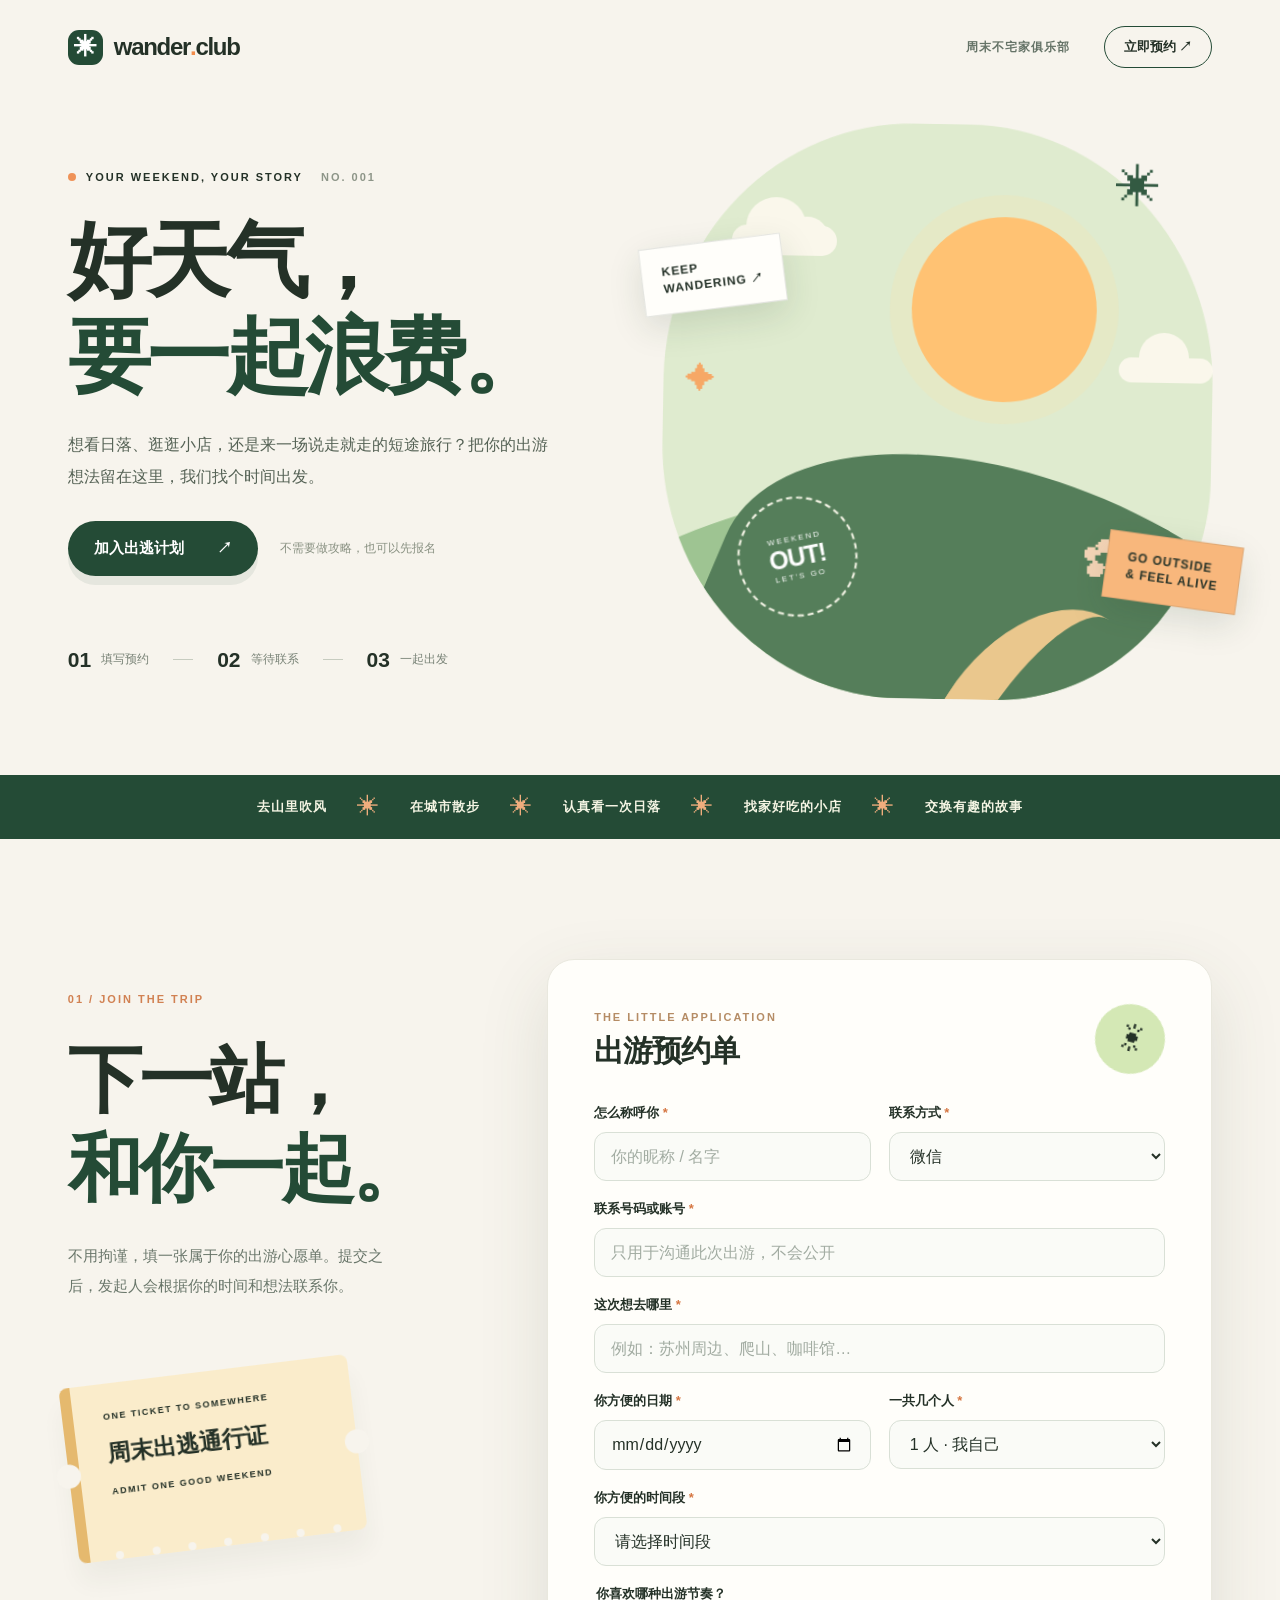
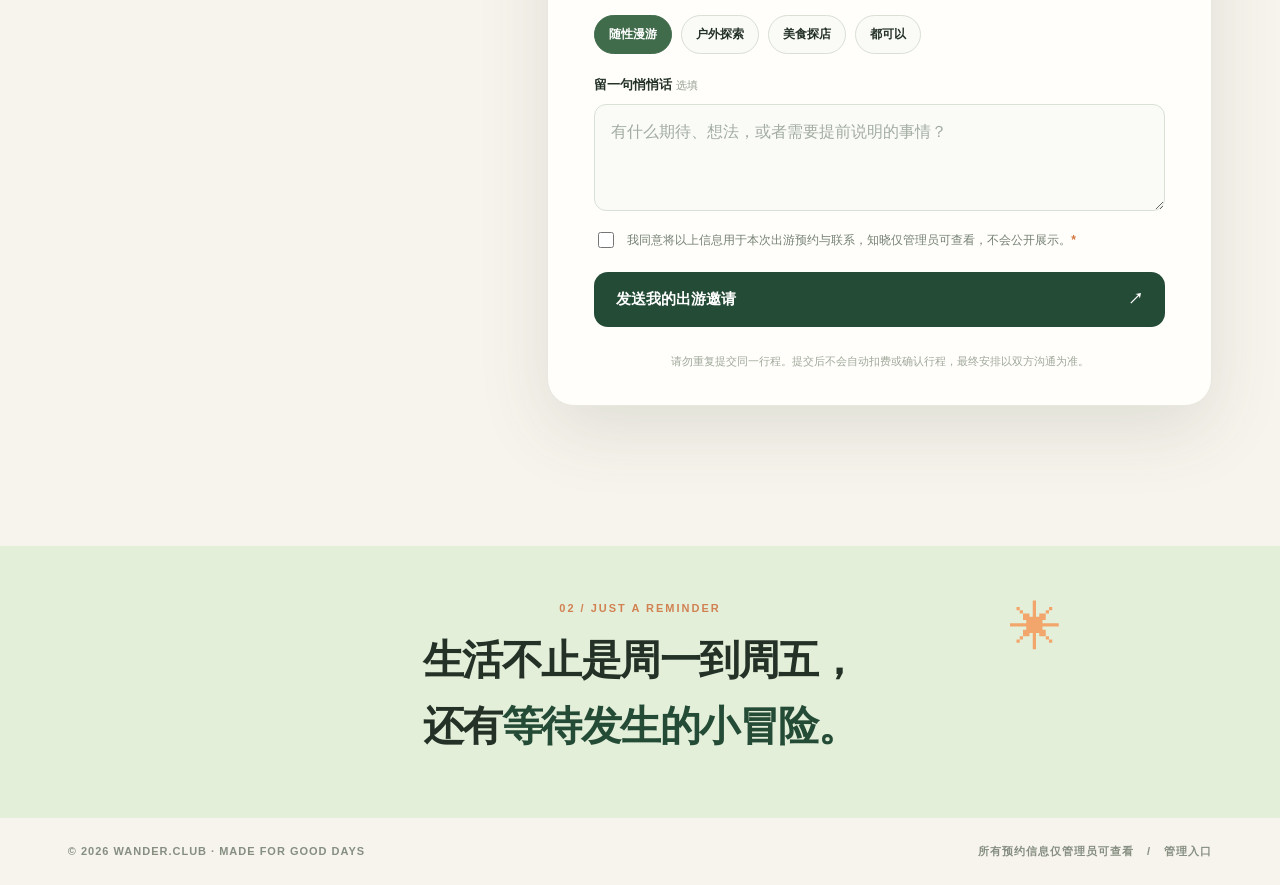
==== index.html @ eb983b2d "Complete persistent booking site, administrator tools and database security" ====
<!doctype html>
<html lang="zh-CN">
<head>
  <meta charset="utf-8">
  <meta name="viewport" content="width=device-width, initial-scale=1">
  <link rel="icon" href="assets/favicon.svg" type="image/svg+xml">
  <meta name="referrer" content="strict-origin-when-cross-origin">
  <meta name="theme-color" content="#f7f4ed">
  <meta name="description" content="周末出逃计划｜一起出去走走，预约一次好天气。">
  <title>周末出逃计划 · 一起出去玩</title>
  <link rel="stylesheet" href="assets/styles.css">
  <script defer src="assets/vendor/supabase-2.119.0.js"></script>
  <script defer src="config.js"></script>
  <script defer src="assets/app.js"></script>
</head>
<body>
  <div class="site-shell">
    <header class="topbar">
      <a href="./" class="wordmark" aria-label="回到首页"><span class="brand-mark">✳</span> wander<span class="wordmark-period">.</span>club</a>
      <nav class="top-nav"><span class="nav-tag">周末不宅家俱乐部</span><a href="#book" class="nav-link">立即预约 <span aria-hidden="true">↗</span></a></nav>
    </header>
    <main>
      <section class="hero" aria-labelledby="hero-title">
        <div class="hero-copy">
          <div class="eyebrow"><span class="live-dot"></span> YOUR WEEKEND, YOUR STORY <span class="eyebrow-num">NO. 001</span></div>
          <h1 id="hero-title">好天气，<br><em>要一起浪费。</em></h1>
          <p class="intro">想看日落、逛逛小店，还是来一场说走就走的短途旅行？把你的出游想法留在这里，我们找个时间出发。</p>
          <div class="hero-actions"><a class="primary-cta" href="#book">加入出逃计划 <span aria-hidden="true">↗</span></a><span class="cta-note">不需要做攻略，也可以先报名</span></div>
          <div class="micro-stats"><div><strong>01</strong><span>填写预约</span></div><i></i><div><strong>02</strong><span>等待联系</span></div><i></i><div><strong>03</strong><span>一起出发</span></div></div>
        </div>
        <div class="hero-art" aria-hidden="true">
          <div class="art-cloud cloud-one"></div><div class="art-cloud cloud-two"></div>
          <div class="art-sun"></div><div class="art-star star-one">✳</div><div class="art-star star-two">✦</div>
          <div class="art-landscape"><div class="hill hill-back"></div><div class="hill hill-front"></div><div class="art-path"></div><div class="tiny-flower">✿</div></div>
          <div class="art-floating note-a">KEEP<br>WANDERING ↗</div>
          <div class="art-floating note-b">GO OUTSIDE<br>& FEEL ALIVE</div>
          <div class="art-stamp"><span>WEEKEND</span><b>OUT!</b><span>LET'S GO</span></div>
        </div>
      </section>
      <section class="vibe-strip" aria-label="出游关键词"><span>去山里吹风</span><b>✳</b><span>在城市散步</span><b>✳</b><span>认真看一次日落</span><b>✳</b><span>找家好吃的小店</span><b>✳</b><span>交换有趣的故事</span></section>
      <section class="booking-section" id="book" aria-labelledby="booking-title">
        <div class="booking-intro"><span class="section-index">01 / JOIN THE TRIP</span><h2 id="booking-title">下一站，<br><em>和你一起。</em></h2><p>不用拘谨，填一张属于你的出游心愿单。提交之后，发起人会根据你的时间和想法联系你。</p><div class="paper-ticket"><span>ONE TICKET TO SOMEWHERE</span><b>周末出逃通行证</b><small>ADMIT ONE GOOD WEEKEND</small><div class="ticket-dots"><span></span><span></span><span></span><span></span><span></span><span></span><span></span></div></div></div>
        <div class="form-card">
          <div class="form-card-top"><div><span class="form-mini">THE LITTLE APPLICATION</span><h3>出游预约单</h3></div><div class="form-emoji">☀</div></div>
          <div id="config-alert" class="notice notice-error" role="status" hidden>站点尚未连接数据库，暂时不能接收预约。请联系站点管理员完成配置。</div>
          <form id="booking-form" novalidate>
            <div class="field-grid">
              <label class="field"><span>怎么称呼你 <b>*</b></span><input required maxlength="32" name="nickname" type="text" placeholder="你的昵称 / 名字" autocomplete="nickname"></label>
              <label class="field"><span>联系方式 <b>*</b></span><select name="contact_method" required><option value="wechat">微信</option><option value="phone">手机号</option><option value="other">其他</option></select></label>
            </div>
            <label class="field"><span>联系号码或账号 <b>*</b></span><input required maxlength="100" name="contact" type="text" placeholder="只用于沟通此次出游，不会公开" autocomplete="off"></label>
            <label class="field"><span>这次想去哪里 <b>*</b></span><input required maxlength="100" name="destination" type="text" placeholder="例如：苏州周边、爬山、咖啡馆…"></label>
            <div class="field-grid">
              <label class="field"><span>你方便的日期 <b>*</b></span><input required name="outing_date" type="date"></label>
              <label class="field"><span>一共几个人 <b>*</b></span><select required name="guest_count"><option value="1">1 人 · 我自己</option><option value="2">2 人</option><option value="3">3 人</option><option value="4">4 人</option><option value="5">5 人</option><option value="6">6 人</option><option value="7">7 人</option><option value="8">8 人</option></select></label>
            </div>
            <label class="field"><span>你方便的时间段 <b>*</b></span><select name="time_slot" required><option value="">请选择时间段</option><option value="morning">上午 · 08:00–12:00</option><option value="afternoon">下午 · 12:00–18:00</option><option value="evening">晚上 · 18:00–22:00</option><option value="all_day">全天都可以</option></select></label>
            <fieldset class="field option-field"><legend>你喜欢哪种出游节奏？</legend><div class="radio-chips"><label><input checked type="radio" name="mood" value="随性漫游"><span>随性漫游</span></label><label><input type="radio" name="mood" value="户外探索"><span>户外探索</span></label><label><input type="radio" name="mood" value="美食探店"><span>美食探店</span></label><label><input type="radio" name="mood" value="都可以"><span>都可以</span></label></div></fieldset>
            <label class="field"><span>留一句悄悄话 <small>选填</small></span><textarea name="message" rows="3" maxlength="500" placeholder="有什么期待、想法，或者需要提前说明的事情？"></textarea></label>
            <div class="hidden-honeypot" aria-hidden="true"><label>请留空 <input type="text" name="website" tabindex="-1" autocomplete="off"></label></div>
            <label class="consent"><input type="checkbox" name="consent" required><span>我同意将以上信息用于本次出游预约与联系，知晓仅管理员可查看，不会公开展示。<b>*</b></span></label>
            <button type="submit" class="submit-btn" id="submit-btn">发送我的出游邀请 <span aria-hidden="true">↗</span></button>
            <p class="form-feedback" role="status" aria-live="polite" id="form-feedback"></p>
            <p class="form-footnote">请勿重复提交同一行程。提交后不会自动扣费或确认行程，最终安排以双方沟通为准。</p>
          </form>
          <div id="success-panel" class="success-panel" hidden><div class="success-icon">✓</div><h3>预约已送达！</h3><p>你的出游心愿已经保存成功，发起人会通过填写的联系方式与你沟通。</p><button class="secondary-btn" id="another-booking" type="button">再填一份 ↗</button></div>
        </div>
      </section>
      <section class="closing"><span class="section-index">02 / JUST A REMINDER</span><p>生活不止是周一到周五，<br>还有<em>等待发生的小冒险。</em></p><span class="closing-sparkle">✳</span></section>
    </main>
    <footer class="footer"><span>© <span id="year"></span> WANDER.CLUB · MADE FOR GOOD DAYS</span><span>所有预约信息仅管理员可查看 <span class="footer-sep">/</span> <a href="admin.html">管理入口</a></span></footer>
  </div>
</body>
</html>
---- assets/styles.css ----
:root{--ink:#243127;--muted:#657367;--bg:#f7f4ed;--paper:#fffef9;--mint:#d4e8b5;--forest:#244b36;--orange:#f8a862;--line:#d7dcd0;--cream:#faeccb;--font:Outfit,DM Sans,-apple-system,BlinkMacSystemFont,"PingFang SC","Microsoft YaHei",sans-serif}
*{box-sizing:border-box}html{scroll-behavior:smooth}body{margin:0;background:var(--bg);color:var(--ink);font-family:var(--font);-webkit-font-smoothing:antialiased}a{color:inherit;text-decoration:none}button,input,textarea,select{font:inherit}button{cursor:pointer}button:disabled{cursor:not-allowed;opacity:.5}.site-shell,.admin-layout{overflow:hidden;min-height:100vh} .topbar,.admin-header{display:flex;align-items:center;justify-content:space-between;max-width:1400px;margin:0 auto;padding:26px 5.3%;position:relative;z-index:2}.wordmark{display:inline-flex;align-items:center;font-family:Outfit,sans-serif;font-weight:800;font-size:24px;letter-spacing:-1.3px}.brand-mark{display:inline-flex;align-items:center;justify-content:center;background:var(--forest);color:#fff;width:35px;height:35px;border-radius:11px;margin-right:11px;font-size:23px}.wordmark-period{color:#f28c4b}.top-nav{display:flex;align-items:center;gap:34px}.nav-tag{font-size:12px;font-weight:700;letter-spacing:1px;color:var(--muted)}.nav-link{padding:11px 19px;border:1.5px solid var(--forest);border-radius:30px;font-weight:700;font-size:13px;transition:.2s}.nav-link:hover,.outline-btn:hover{background:var(--forest);color:#fff}.hero{max-width:1400px;margin:0 auto;padding:30px 5.3% 76px;display:grid;grid-template-columns:52% 48%;min-height:635px;align-items:center;gap:0}.hero-copy{position:relative;z-index:1;padding:30px 0 10px}.eyebrow,.section-index,.form-mini{font-family:Outfit,sans-serif;font-size:11px;font-weight:800;letter-spacing:2px}.eyebrow{display:flex;align-items:center;gap:10px}.live-dot{display:block;width:8px;height:8px;border-radius:50%;background:#ef9258}.eyebrow-num{font-weight:600;color:#8d9588;padding-left:8px}.hero h1{font-weight:800;line-height:1.15;letter-spacing:-4px;font-size:clamp(66px,6.5vw,103px);margin:30px 0 24px}.hero h1 em,.booking-intro h2 em,.closing em,.login-card h1 em{font-weight:800;font-style:normal;color:var(--forest);white-space:nowrap}.intro{font-size:16px;line-height:2;max-width:490px;color:#556255;margin:0 0 28px}.hero-actions{display:flex;align-items:center;gap:22px;flex-wrap:wrap}.primary-cta{display:inline-flex;gap:33px;align-items:center;justify-content:space-between;background:var(--forest);color:white;border-radius:100px;font-size:15px;font-weight:700;padding:18px 26px;box-shadow:0 9px 0 #244b3614;transition:transform .2s}.primary-cta:hover{transform:translateY(-3px)}.cta-note{color:#8a9283;font-size:12px}.micro-stats{display:flex;align-items:center;gap:24px;margin-top:72px}.micro-stats div{display:flex;align-items:center;gap:10px}.micro-stats strong{font-weight:800;font-size:21px}.micro-stats span{font-size:12px;color:#788276}.micro-stats i{width:20px;height:1px;background:#c7ccc0}.hero-art{height:575px;position:relative;isolation:isolate;border-radius:45% 45% 39% 44%;background:#dfebcf;transform:rotate(1deg);overflow:visible}.art-sun{position:absolute;width:185px;height:185px;background:#ffc273;border-radius:50%;top:16%;left:45%;box-shadow:0 0 0 22px #ffdb992e;z-index:-1}.art-cloud{position:absolute;background:#fffaf1;border-radius:100px;opacity:.85}.art-cloud:before,.art-cloud:after{content:"";position:absolute;background:inherit;border-radius:50%}.cloud-one{width:105px;height:30px;top:18%;left:12%}.cloud-one:before{width:60px;height:58px;left:14px;bottom:0}.cloud-one:after{width:42px;height:39px;left:54px;bottom:0}.cloud-two{width:94px;height:25px;top:40%;right:0}.cloud-two:before{height:50px;width:50px;left:20px;bottom:0}.art-landscape{position:absolute;inset:0;border-radius:45% 45% 39% 44%;overflow:hidden;z-index:-1}.hill{position:absolute;width:125%;height:65%;border-radius:52% 55% 0 0;bottom:-31%}.hill-back{left:-30%;background:#9ec492;transform:rotate(-13deg);bottom:-30%}.hill-front{right:-32%;background:#557e5a;transform:rotate(22deg);bottom:-28%}.art-path{position:absolute;width:190px;height:300px;border:solid 0 #eac78d;border-left-width:45px;border-radius:50%;transform:rotate(32deg);left:50%;bottom:-195px}.tiny-flower{font-size:43px;position:absolute;bottom:20%;right:15%;color:#f6d5b7}.art-star{position:absolute;color:#335a42}.star-one{font-size:45px;top:6%;right:10%}.star-two{font-size:30px;top:42%;left:4%;color:#f6a866}.art-floating{position:absolute;box-shadow:0 12px 35px #203f2922;font-family:Outfit,sans-serif;font-size:12px;line-height:1.4;font-weight:800;letter-spacing:1px;padding:16px 20px;border:1px solid #24312720;transform:rotate(-8deg)}.note-a{background:#fffefa;left:-24px;top:21%}.note-b{background:#f8b77c;right:-30px;bottom:17%;transform:rotate(7deg)}.art-stamp{position:absolute;bottom:14%;left:14%;border:2px dashed #f8f7e9;border-radius:100%;height:120px;width:120px;display:flex;align-items:center;justify-content:center;flex-direction:column;color:#fff;transform:rotate(-12deg);font-family:Outfit,sans-serif;letter-spacing:2px}.art-stamp span{font-size:8px}.art-stamp b{font-size:25px;letter-spacing:-1px}.vibe-strip{background:var(--forest);color:#f4f4e3;display:flex;justify-content:center;gap:30px;align-items:center;overflow:hidden;white-space:nowrap;min-height:64px;font-size:13px;font-weight:700;letter-spacing:1px}.vibe-strip b{color:#efad7d;font-size:22px;font-weight:400}.booking-section{max-width:1400px;margin:auto;padding:120px 5.3% 140px;display:grid;grid-template-columns:40% 60%;gap:36px}.booking-intro{padding:30px 40px 0 0}.section-index{color:#d18152}.booking-intro h2{font-size:clamp(48px,5.8vw,80px);font-weight:800;line-height:1.2;letter-spacing:-3px;margin:28px 0}.booking-intro p{color:#69766a;line-height:2;max-width:340px;font-size:15px}.paper-ticket{background:var(--cream);width:290px;margin-top:70px;padding:28px 30px 36px;min-height:176px;border-radius:8px;transform:rotate(-7deg);box-shadow:0 20px 25px #2538240c;position:relative;border-left:11px solid #e5b96e}.paper-ticket:before,.paper-ticket:after{content:"";position:absolute;width:24px;height:24px;background:var(--bg);border-radius:50%;top:50%;margin-top:-12px}.paper-ticket:before{left:-23px}.paper-ticket:after{right:-12px}.paper-ticket span,.paper-ticket small{display:block;font-family:Outfit,sans-serif;font-weight:800;letter-spacing:1.5px;font-size:9px}.paper-ticket b{display:block;font-size:23px;margin:17px 0}.ticket-dots{position:absolute;bottom:0;left:12px;right:12px;display:flex;justify-content:space-around}.ticket-dots span{background:var(--bg);height:8px;width:8px;border-radius:100%}.form-card{background:#fffefa;border:1px solid #e9e8de;box-shadow:0 24px 70px #3a4a3821;border-radius:27px;padding:44px 46px 35px;min-width:0}.form-card-top{display:flex;justify-content:space-between;align-items:center;margin-bottom:30px}.form-mini{color:#b58c65}.form-card-top h3{font-size:30px;letter-spacing:-1px;margin:6px 0 0}.form-emoji{width:70px;height:70px;border-radius:100%;display:flex;align-items:center;justify-content:center;background:var(--mint);font-size:37px;transform:rotate(15deg)}.field-grid{display:grid;grid-template-columns:1fr 1fr;gap:18px}.field{display:flex;flex-direction:column;margin-bottom:19px;gap:10px;min-width:0}.field>span,.field legend{font-size:13px;font-weight:800}.field b,.consent b{color:#d57540}.field small{color:#949d91;font-weight:500}.field input,.field textarea,.field select,.filters input,.filters select{border:1px solid #d9e0d6;background:#fafbf7;padding:14px 16px;border-radius:12px;outline:0;width:100%;color:var(--ink);transition:border-color .2s,box-shadow .2s;min-height:49px}.field textarea{resize:vertical;line-height:1.6}.field input:focus,.field select:focus,.field textarea:focus,.filters input:focus,.filters select:focus{border-color:#82ad83;box-shadow:0 0 0 3px #a3cba235}.field input::placeholder,.field textarea::placeholder{color:#a2aca2}.option-field{border:0;padding:0;margin:0 0 22px}.option-field legend{margin-bottom:12px}.radio-chips{display:flex;gap:9px;flex-wrap:wrap}.radio-chips input{position:absolute;opacity:0;pointer-events:none}.radio-chips span{border-radius:100px;border:1px solid #d9dfd5;background:#fafbf7;display:inline-block;font-size:12px;font-weight:700;padding:10px 14px;cursor:pointer}.radio-chips input:checked+span{color:#fff;background:#416c4c;border-color:#416c4c}.radio-chips input:focus-visible+span{outline:3px solid #ffb973;outline-offset:2px}.consent{display:flex;align-items:flex-start;gap:10px;font-size:12px;color:#758174;line-height:1.7;margin:5px 0 21px;cursor:pointer}.consent input{width:16px;height:16px;accent-color:var(--forest);flex-shrink:0;margin-top:2px}.submit-btn{display:flex;align-items:center;justify-content:space-between;width:100%;border:0;border-radius:14px;background:var(--forest);color:white;padding:18px 22px;font-weight:800;font-size:15px;transition:background .2s}.submit-btn:hover:not(:disabled){background:#376a49}.form-footnote{margin:14px 0 0;text-align:center;color:#a0a89b;font-size:11px;line-height:1.7}.form-feedback{font-size:13px;line-height:1.6;margin:10px 0 0;min-height:1px}.form-feedback.is-error{color:#b34c3d}.form-feedback.is-success{color:#386a48}.notice{padding:14px 16px;border-radius:10px;margin-bottom:17px;font-size:13px;line-height:1.7}.notice-error{color:#9a482b;border:1px solid #e5b4a3;background:#fff0e9}.hidden-honeypot{position:absolute;left:-10000px;opacity:0;width:1px;height:1px;overflow:hidden}.success-panel{text-align:center;padding:65px 10px}.success-icon{display:flex;align-items:center;justify-content:center;width:80px;height:80px;border-radius:50%;margin:auto;background:#dcebd5;color:var(--forest);font-size:40px}.success-panel h3{font-size:32px;margin:22px 0}.success-panel p{line-height:1.8;color:var(--muted);max-width:370px;margin:0 auto 28px}.secondary-btn{border:1px solid var(--forest);background:none;color:var(--forest);padding:12px 20px;border-radius:100px;font-weight:700}.closing{background:#e4efda;min-height:250px;text-align:center;padding:52px 5% 58px;position:relative}.closing p{font-size:clamp(25px,3.2vw,45px);line-height:1.6;font-weight:800;margin:12px 0 0;letter-spacing:-1.5px}.closing-sparkle{position:absolute;font-size:52px;right:17%;top:19%;color:#f2a66b}.footer{max-width:1400px;padding:26px 5.3%;margin:auto;display:flex;justify-content:space-between;align-items:center;gap:15px;color:#858e81;font:700 11px Outfit,sans-serif;letter-spacing:1px}.footer a:hover{text-decoration:underline}.footer-sep{padding:0 9px}.admin-body{background:#f7f4ed}.admin-main{max-width:1300px;margin:0 auto;padding:30px 5% 100px}.admin-header{max-width:1400px}.admin-header-actions{display:flex;align-items:center;gap:15px}.subtle-link{font-size:13px;font-weight:700}.ghost-btn,.outline-btn{border:1px solid var(--forest);color:var(--forest);background:transparent;border-radius:10px;padding:11px 16px;font-weight:700;font-size:13px;transition:.2s}.login-wrap{min-height:66vh;display:flex;align-items:center;justify-content:center}.login-card{background:#fffef9;border:1px solid #e9e8de;border-radius:28px;padding:48px 55px 50px;width:min(100%,500px);box-shadow:0 24px 60px #37483918;position:relative;overflow:hidden}.login-art{position:absolute;right:28px;top:12px;font-size:84px;color:#bedcb2}.login-card h1{font-size:42px;letter-spacing:-2px;line-height:1.3;margin:22px 0 13px}.login-card p{font-size:13px;color:var(--muted);line-height:1.9;margin-bottom:25px}.dashboard-heading{display:flex;align-items:end;justify-content:space-between;margin:26px 0 35px}.dashboard-heading h1{font-size:52px;letter-spacing:-3px;margin:8px 0}.dashboard-heading p{color:var(--muted);font-size:14px;margin:0}.mini-deco{color:#e7ae70}.dashboard-stats{display:grid;grid-template-columns:repeat(4,1fr);gap:16px;margin-bottom:25px}.stat{display:flex;flex-direction:column;background:#fffef9;border:1px solid #e6e9e0;border-radius:18px;padding:25px 27px}.stat span{color:#6d776d;font-size:13px;font-weight:700}.stat strong{font-family:Outfit,sans-serif;font-size:42px;margin:11px 0;font-weight:800}.stat small{font-size:10px;letter-spacing:1.7px;color:#b7c0b2;font-weight:800}.data-card{border-radius:22px;background:#fffefa;border:1px solid #e5e8df;padding:28px;box-shadow:0 16px 50px #3748390c}.data-card-heading{display:flex;justify-content:space-between;align-items:center;gap:15px}.data-card-heading h2{font-size:24px;letter-spacing:-1px;margin:0}.count-bubble{font-size:12px;padding:3px 8px;background:#dfead7;border-radius:20px;vertical-align:middle}.filters{display:flex;gap:12px;margin:24px 0}.filters input{max-width:420px}.filters select{max-width:190px}.table-scroller{overflow-x:auto}.booking-table{width:100%;border-collapse:collapse;min-width:900px;text-align:left}.booking-table th{font-size:12px;color:#687867;padding:15px 12px;border-bottom:1px solid #e2e8df;white-space:nowrap}.booking-table td{font-size:13px;padding:18px 12px;border-bottom:1px solid #eff1eb;vertical-align:top;max-width:260px;overflow-wrap:anywhere}.booking-table td small{display:block;color:#8c9a8d;line-height:1.9;margin-top:5px}.booking-table td strong{font-weight:800}.booking-table td .message{max-width:210px;white-space:pre-wrap}.status-select{padding:9px 11px;border-radius:8px;border:1px solid #d5e1d1;background:#f7fbf5;color:#264532;font-size:12px;font-weight:700;min-width:95px}.empty-state{padding:38px;text-align:center;color:var(--muted);font-size:13px}.dashboard-privacy{font-size:12px;color:#879383;line-height:1.8}.sr-only{position:absolute;width:1px;height:1px;padding:0;margin:-1px;overflow:hidden;clip:rect(0,0,0,0);white-space:nowrap;border:0}[hidden]{display:none!important}
@media(max-width:1040px){.hero{grid-template-columns:55% 45%}.hero-art{height:470px}.hero h1{font-size:clamp(58px,6.5vw,85px)}.booking-section{grid-template-columns:35% 65%;gap:10px}.booking-intro{padding-right:15px}.booking-intro h2{font-size:55px}.form-card{padding:35px}}
@media(max-width:760px){.topbar,.admin-header{padding:20px 6%}.nav-tag{display:none}.wordmark{font-size:21px}.hero{padding:40px 6% 60px;display:flex;flex-direction:column;min-height:0;align-items:stretch}.hero-copy{padding:0}.hero h1{font-size:clamp(55px,13.2vw,83px);letter-spacing:-2.8px}.intro{font-size:14px;line-height:1.95}.micro-stats{margin-top:34px;justify-content:flex-start;gap:13px}.micro-stats div{gap:6px}.micro-stats strong{font-size:18px}.micro-stats span{font-size:11px}.micro-stats i{width:11px}.hero-art{height:380px;width:min(90%,420px);align-self:center;margin:55px 0 0}.note-a{left:-20px}.note-b{right:-22px}.vibe-strip{justify-content:flex-start;padding:0 20px;gap:23px}.booking-section{display:flex;flex-direction:column;padding:72px 6% 90px;gap:40px}.booking-intro{padding:0}.booking-intro h2{font-size:56px}.booking-intro p{max-width:580px}.paper-ticket{display:none}.form-card{padding:28px 20px;border-radius:20px}.form-card-top h3{font-size:26px}.form-emoji{width:60px;height:60px}.footer{flex-direction:column;align-items:flex-start;line-height:1.7;padding:27px 6%}.closing-sparkle{right:5%;top:12%}.admin-main{padding:20px 5% 75px}.dashboard-stats{grid-template-columns:repeat(2,1fr)}.stat{padding:18px}.dashboard-heading h1{font-size:39px}.login-card{padding:35px 27px}.filters{flex-direction:column}.filters input,.filters select{max-width:none}}
@media(max-width:440px){.field-grid{grid-template-columns:1fr;gap:0}.top-nav{gap:0}.nav-link{font-size:11px;padding:10px 13px}.hero h1{font-size:53px}.hero-art{height:320px}.hero-actions{gap:12px}.cta-note{font-size:11px}.booking-intro h2{font-size:47px}.closing p{letter-spacing:-1px}.form-card-top{margin-bottom:23px}.dashboard-heading{align-items:start;gap:13px}.dashboard-heading .outline-btn{white-space:nowrap}.stat strong{font-size:34px}.data-card{padding:18px}.data-card-heading h2{font-size:20px}}
@media(prefers-reduced-motion:reduce){html{scroll-behavior:auto}*{transition:none!important}}

/* Responsive refinements to the original mint-and-cream design. */
.hero-copy{animation:arrive .6s ease both}.hero-art{animation:arrive .85s ease both}
@keyframes arrive{from{opacity:0;translate:0 12px}to{opacity:1;translate:0 0}}
:focus-visible{outline:3px solid #d18152;outline-offset:4px}
input,select,textarea{font-size:16px}.filters{flex-wrap:wrap;align-items:end}.filters>input{flex:1;min-width:190px}.filters>select{flex:0 1 150px}
.date-filter{font-size:12px;font-weight:700;display:flex;flex-direction:column;gap:6px}.date-filter input{min-width:155px}.filters .ghost-btn{min-height:49px}
.field [aria-invalid=true]{border-color:#b34c3d}.table-scroller{overscroll-behavior-x:contain}.booking-table td{line-height:1.7}
@media(min-width:761px){.booking-section{grid-template-columns:minmax(0,2fr) minmax(0,3fr)}}
@media(max-width:760px){.filters>input,.filters>select,.date-filter,.filters>.ghost-btn{width:100%;max-width:none;flex:auto}.admin-header-actions{gap:8px}.subtle-link{font-size:12px}}
@media(prefers-reduced-motion:reduce){*{animation:none!important}}

.password-settings{margin-top:26px;background:#fffefa;border:1px solid var(--line);border-radius:16px;padding:20px}.password-settings summary{cursor:pointer;font-size:14px;font-weight:700}.password-settings form{max-width:480px;margin-top:20px}
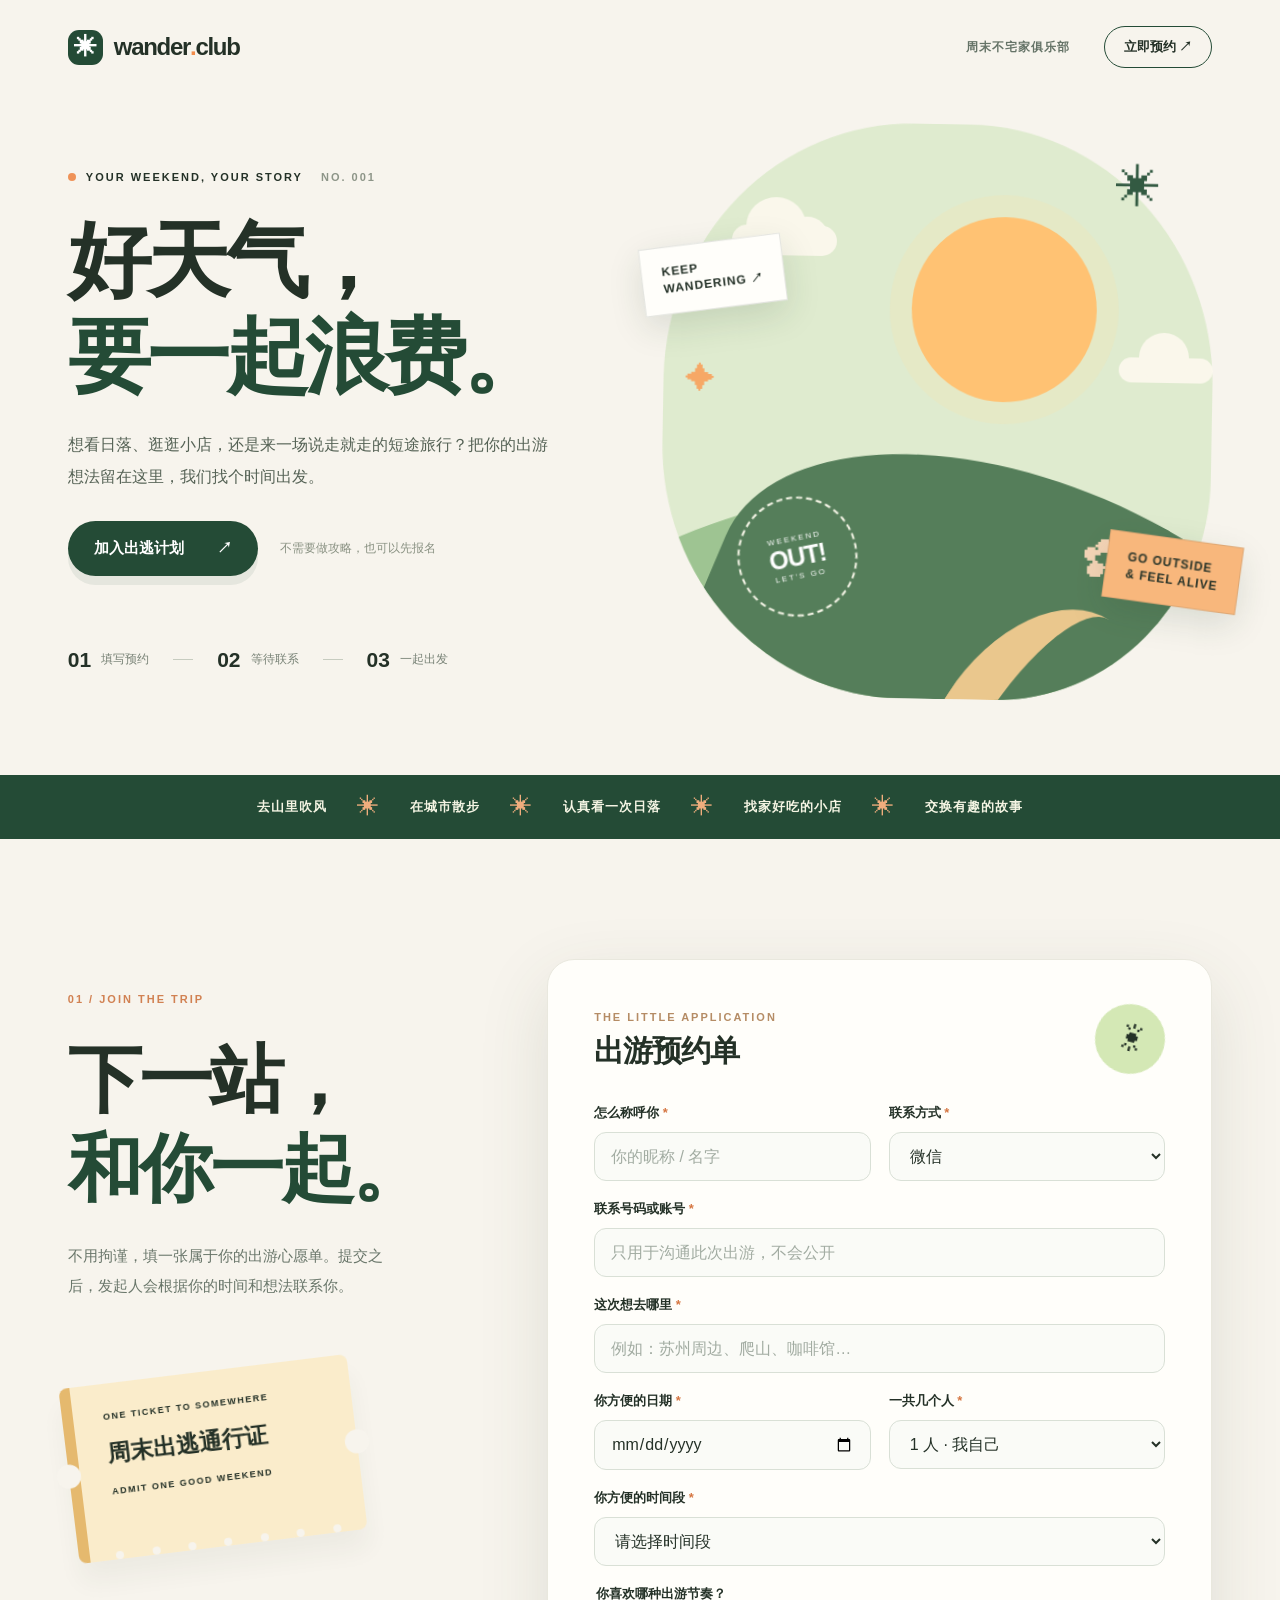
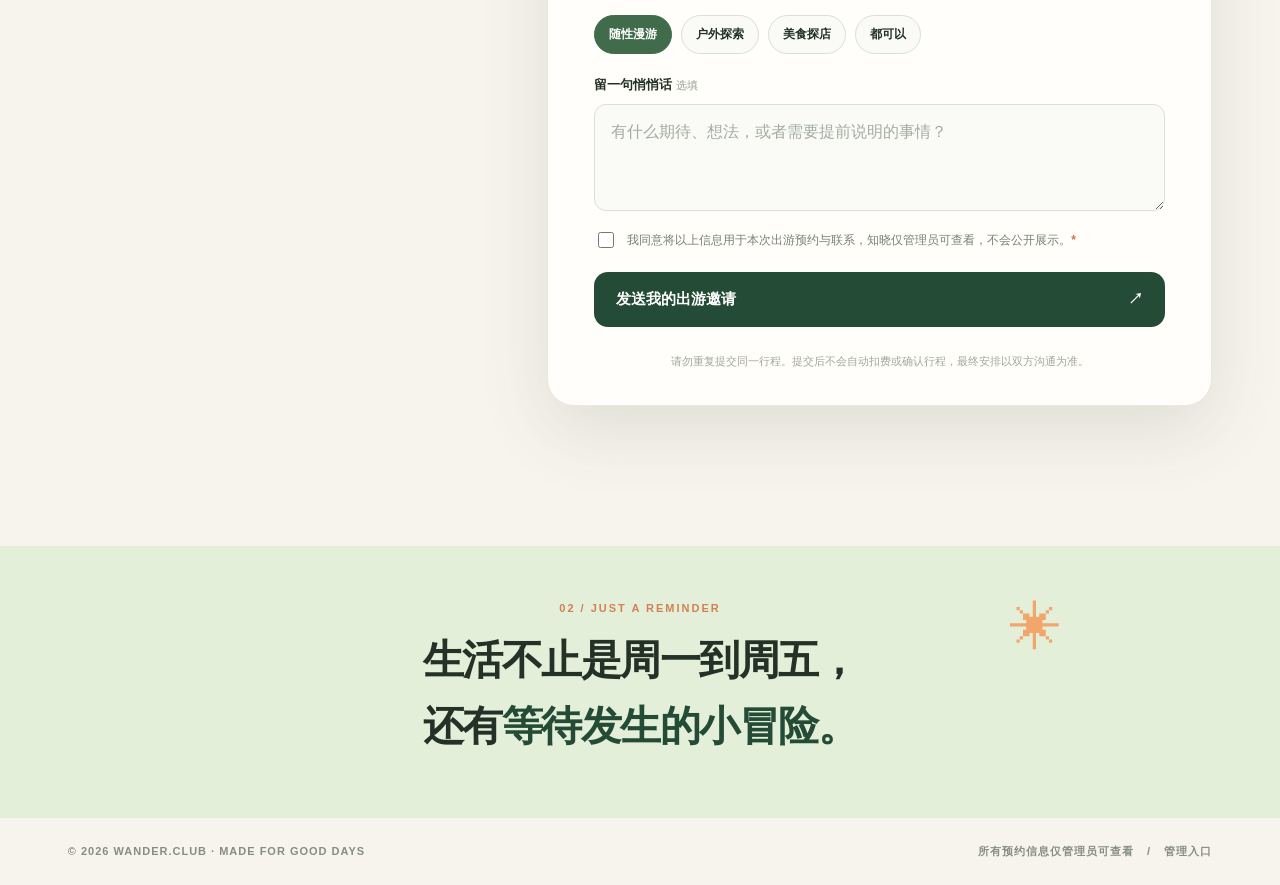
==== commit 60262ee4: "Version local assets to avoid stale Pages and browser caches" ====
--- a/index.html
+++ b/index.html
@@ -3,15 +3,15 @@
 <head>
   <meta charset="utf-8">
   <meta name="viewport" content="width=device-width, initial-scale=1">
-  <link rel="icon" href="assets/favicon.svg" type="image/svg+xml">
+  <link rel="icon" href="assets/favicon.svg?v=4e922aed1897" type="image/svg+xml">
   <meta name="referrer" content="strict-origin-when-cross-origin">
   <meta name="theme-color" content="#f7f4ed">
   <meta name="description" content="周末出逃计划｜一起出去走走，预约一次好天气。">
   <title>周末出逃计划 · 一起出去玩</title>
-  <link rel="stylesheet" href="assets/styles.css">
-  <script defer src="assets/vendor/supabase-2.119.0.js"></script>
-  <script defer src="config.js"></script>
-  <script defer src="assets/app.js"></script>
+  <link rel="stylesheet" href="assets/styles.css?v=2afb47aa183e">
+  <script defer src="assets/vendor/supabase-2.119.0.js?v=a867edbcfb02"></script>
+  <script defer src="config.js?v=60e2ff3f76e2"></script>
+  <script defer src="assets/app.js?v=fe5d6656158b"></script>
 </head>
 <body>
   <div class="site-shell">
--- a/assets/styles.css
+++ b/assets/styles.css
@@ -17,3 +17,5 @@
 @media(prefers-reduced-motion:reduce){*{animation:none!important}}
 
 .password-settings{margin-top:26px;background:#fffefa;border:1px solid var(--line);border-radius:16px;padding:20px}.password-settings summary{cursor:pointer;font-size:14px;font-weight:700}.password-settings form{max-width:480px;margin-top:20px}
+/* Keep visually hidden radios inside their labels instead of spanning the viewport. */
+.radio-chips label{position:relative}.radio-chips input{width:1px;height:1px;min-height:0;min-width:0;margin:0;padding:0;left:0;top:0;clip-path:inset(50%);overflow:hidden}
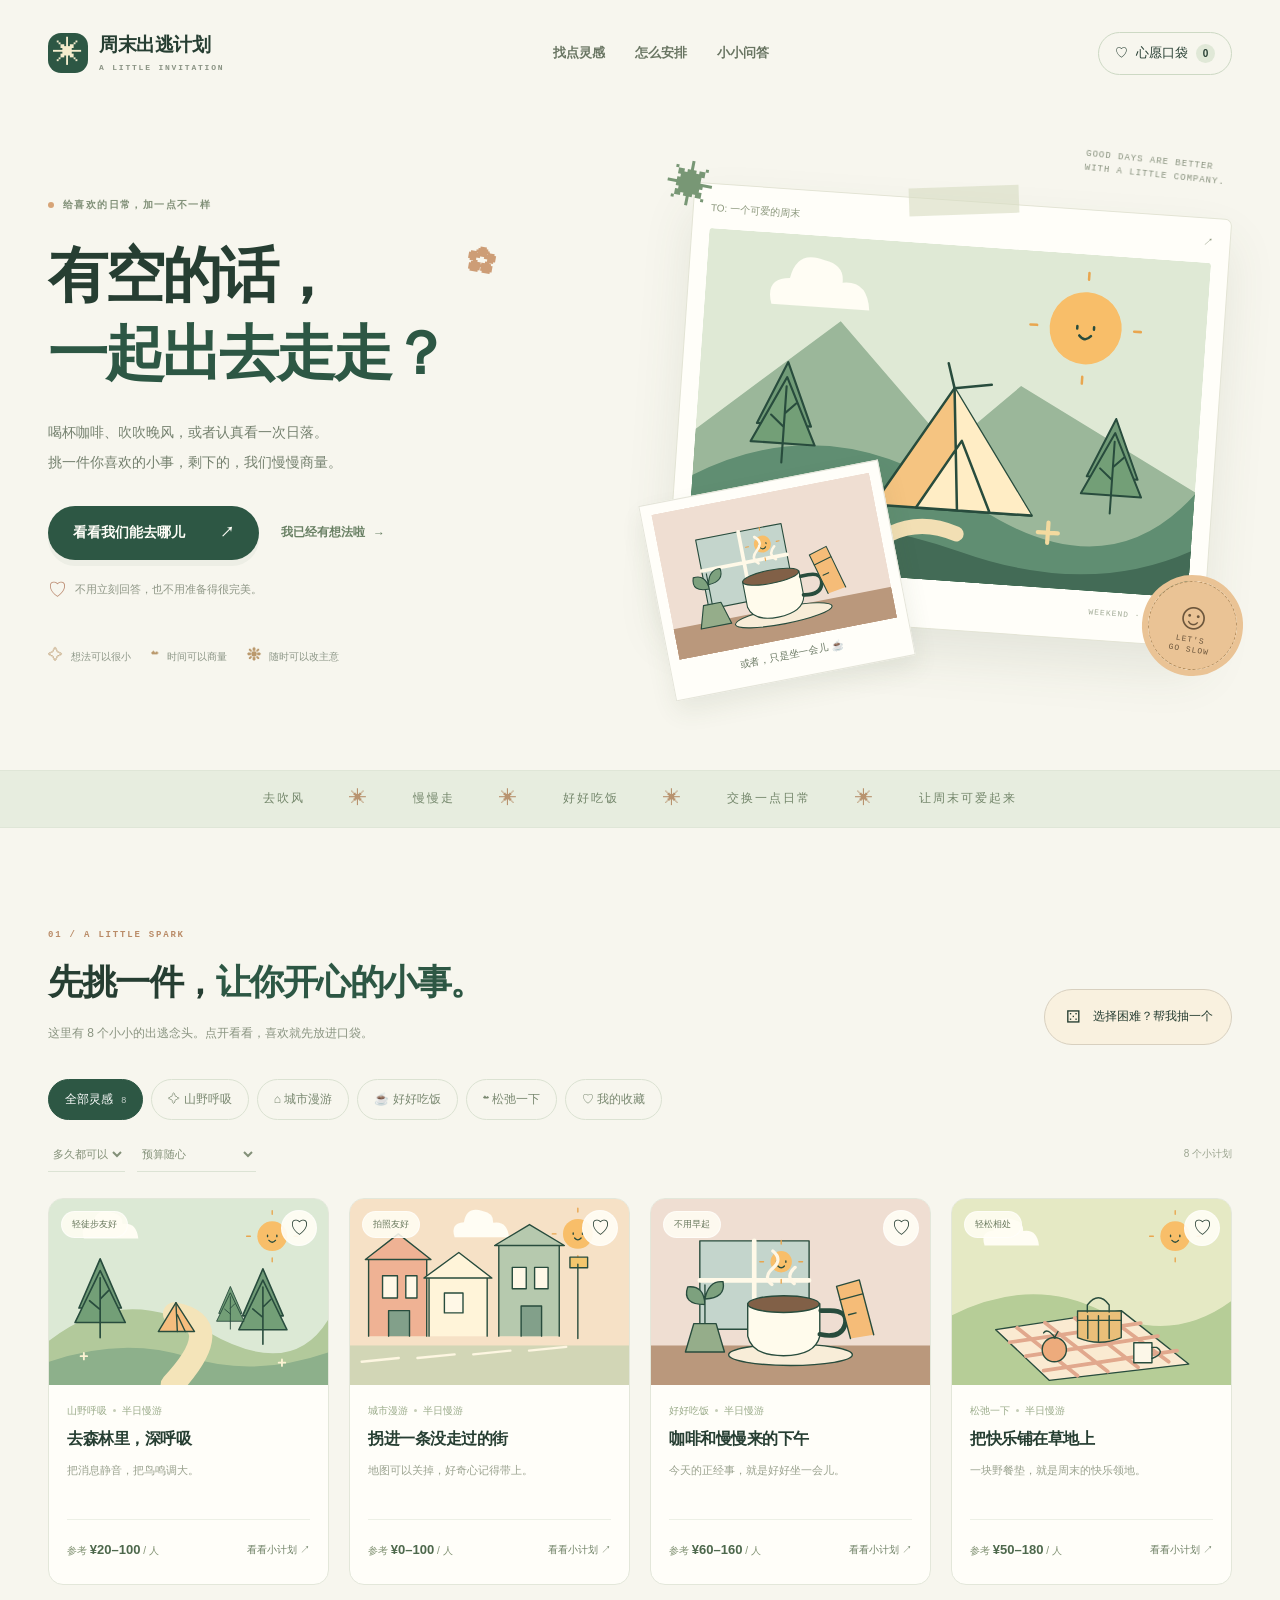
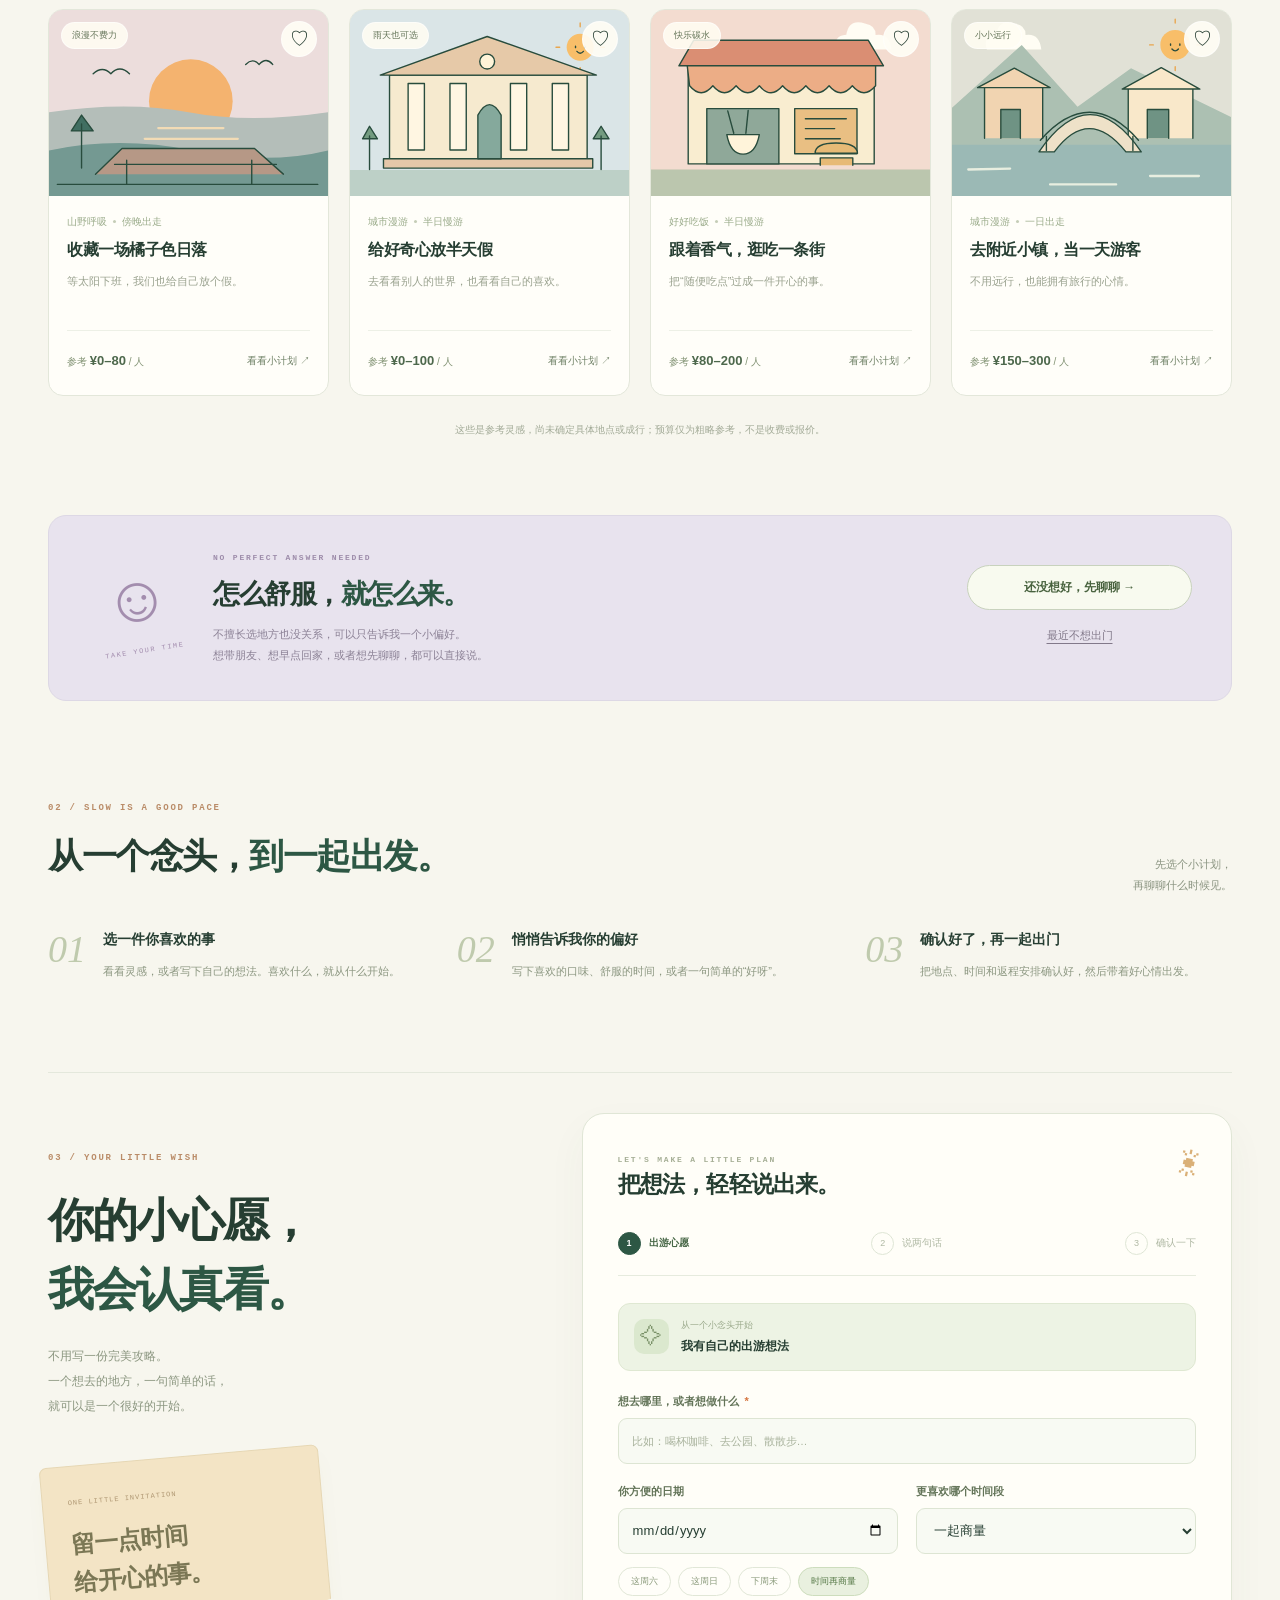
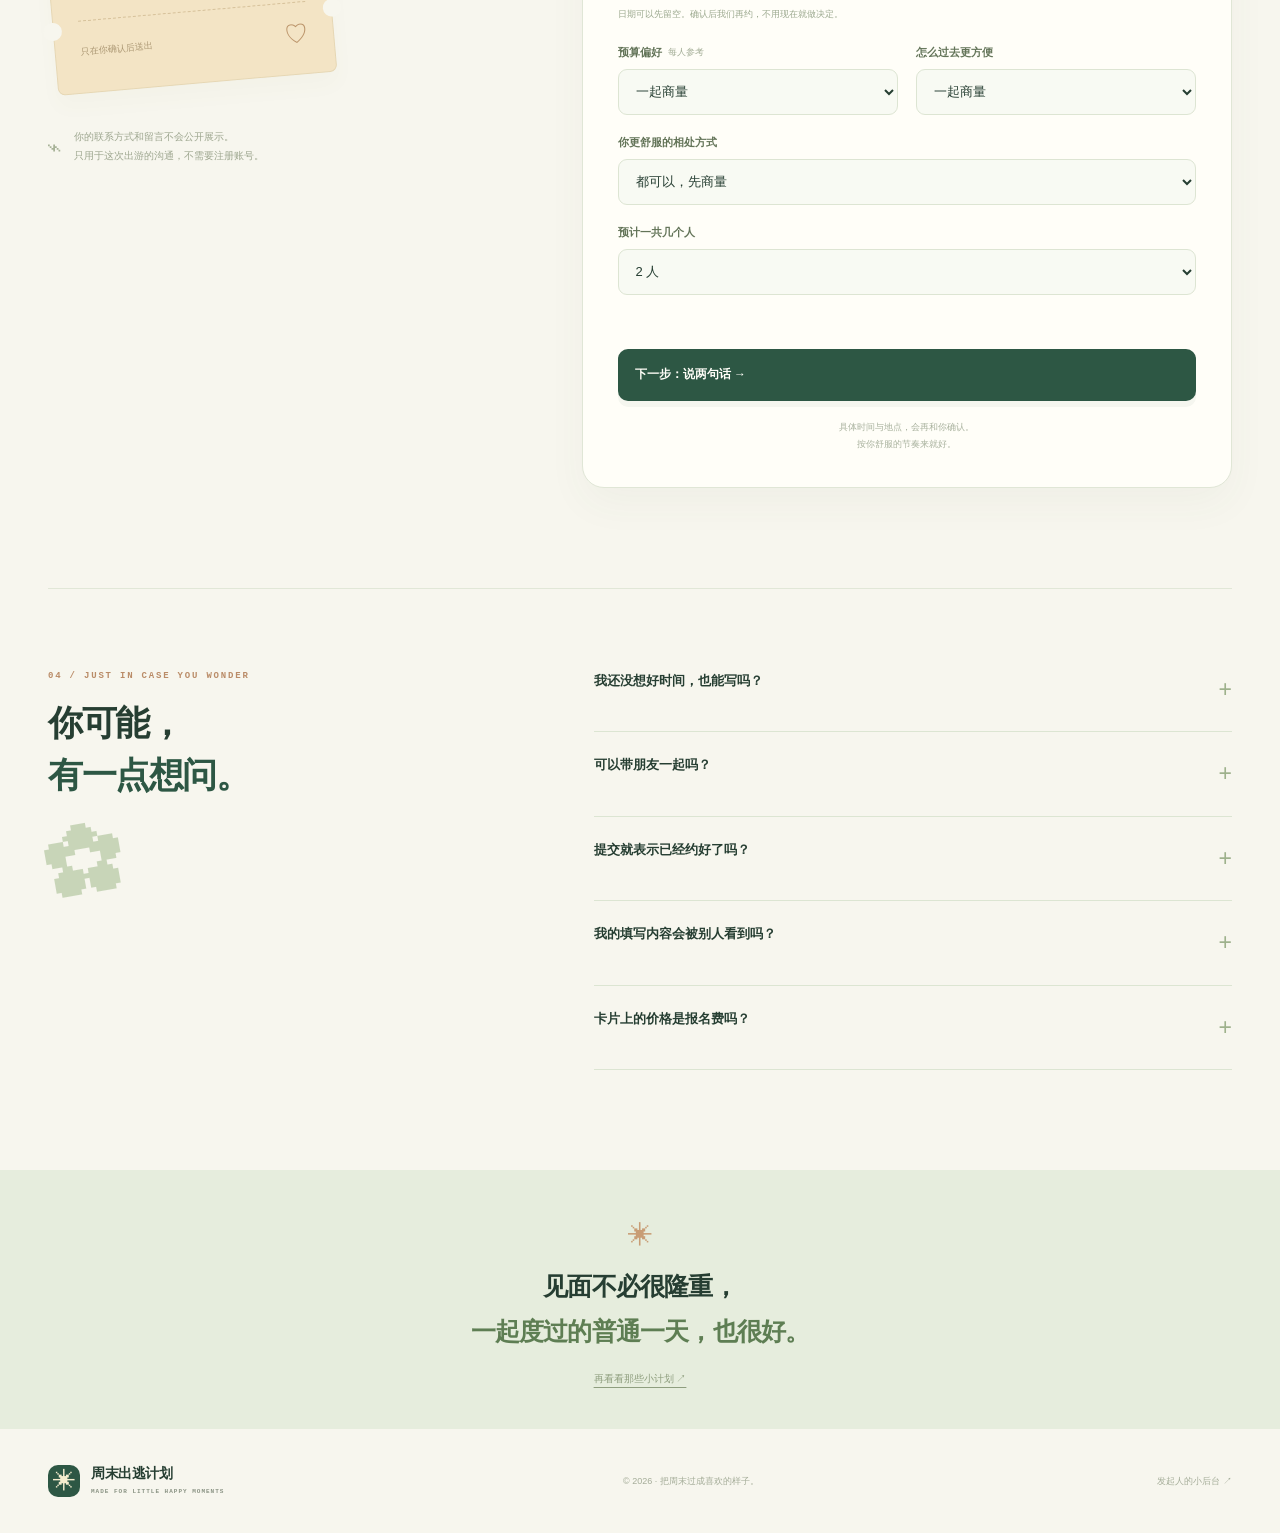
==== commit 4738db80: "Build a warm private invitation experience with trip inspiration and explicit preferences" ====
--- a/index.html
+++ b/index.html
@@ -1,74 +1,48 @@
 <!doctype html>
 <html lang="zh-CN">
 <head>
-  <meta charset="utf-8">
-  <meta name="viewport" content="width=device-width, initial-scale=1">
+  <meta charset="utf-8"><meta name="viewport" content="width=device-width, initial-scale=1">
+  <meta name="theme-color" content="#f7f6ee"><meta name="referrer" content="strict-origin-when-cross-origin">
+  <meta name="description" content="一个小小的周末邀请。咖啡、散步、看日落，挑一件喜欢的小事，其他的我们慢慢商量。">
+  <title>周末出逃计划 · 有空的话，一起出去走走？</title>
   <link rel="icon" href="assets/favicon.svg?v=4e922aed1897" type="image/svg+xml">
-  <meta name="referrer" content="strict-origin-when-cross-origin">
-  <meta name="theme-color" content="#f7f4ed">
-  <meta name="description" content="周末出逃计划｜一起出去走走，预约一次好天气。">
-  <title>周末出逃计划 · 一起出去玩</title>
-  <link rel="stylesheet" href="assets/styles.css?v=2afb47aa183e">
-  <script defer src="assets/vendor/supabase-2.119.0.js?v=a867edbcfb02"></script>
-  <script defer src="config.js?v=60e2ff3f76e2"></script>
-  <script defer src="assets/app.js?v=fe5d6656158b"></script>
+  <link rel="stylesheet" href="assets/styles.css?v=2afb47aa183e"><link rel="stylesheet" href="assets/club.css?v=84e7819d3c2a">
+  <script defer src="assets/vendor/supabase-2.119.0.js?v=a867edbcfb02"></script><script defer src="config.js?v=60e2ff3f76e2"></script>
+  <script defer src="assets/catalog.js?v=cb531a552da4"></script><script defer src="assets/app.js?v=49e39c2d7688"></script>
 </head>
-<body>
-  <div class="site-shell">
-    <header class="topbar">
-      <a href="./" class="wordmark" aria-label="回到首页"><span class="brand-mark">✳</span> wander<span class="wordmark-period">.</span>club</a>
-      <nav class="top-nav"><span class="nav-tag">周末不宅家俱乐部</span><a href="#book" class="nav-link">立即预约 <span aria-hidden="true">↗</span></a></nav>
-    </header>
-    <main>
-      <section class="hero" aria-labelledby="hero-title">
-        <div class="hero-copy">
-          <div class="eyebrow"><span class="live-dot"></span> YOUR WEEKEND, YOUR STORY <span class="eyebrow-num">NO. 001</span></div>
-          <h1 id="hero-title">好天气，<br><em>要一起浪费。</em></h1>
-          <p class="intro">想看日落、逛逛小店，还是来一场说走就走的短途旅行？把你的出游想法留在这里，我们找个时间出发。</p>
-          <div class="hero-actions"><a class="primary-cta" href="#book">加入出逃计划 <span aria-hidden="true">↗</span></a><span class="cta-note">不需要做攻略，也可以先报名</span></div>
-          <div class="micro-stats"><div><strong>01</strong><span>填写预约</span></div><i></i><div><strong>02</strong><span>等待联系</span></div><i></i><div><strong>03</strong><span>一起出发</span></div></div>
-        </div>
-        <div class="hero-art" aria-hidden="true">
-          <div class="art-cloud cloud-one"></div><div class="art-cloud cloud-two"></div>
-          <div class="art-sun"></div><div class="art-star star-one">✳</div><div class="art-star star-two">✦</div>
-          <div class="art-landscape"><div class="hill hill-back"></div><div class="hill hill-front"></div><div class="art-path"></div><div class="tiny-flower">✿</div></div>
-          <div class="art-floating note-a">KEEP<br>WANDERING ↗</div>
-          <div class="art-floating note-b">GO OUTSIDE<br>& FEEL ALIVE</div>
-          <div class="art-stamp"><span>WEEKEND</span><b>OUT!</b><span>LET'S GO</span></div>
-        </div>
-      </section>
-      <section class="vibe-strip" aria-label="出游关键词"><span>去山里吹风</span><b>✳</b><span>在城市散步</span><b>✳</b><span>认真看一次日落</span><b>✳</b><span>找家好吃的小店</span><b>✳</b><span>交换有趣的故事</span></section>
-      <section class="booking-section" id="book" aria-labelledby="booking-title">
-        <div class="booking-intro"><span class="section-index">01 / JOIN THE TRIP</span><h2 id="booking-title">下一站，<br><em>和你一起。</em></h2><p>不用拘谨，填一张属于你的出游心愿单。提交之后，发起人会根据你的时间和想法联系你。</p><div class="paper-ticket"><span>ONE TICKET TO SOMEWHERE</span><b>周末出逃通行证</b><small>ADMIT ONE GOOD WEEKEND</small><div class="ticket-dots"><span></span><span></span><span></span><span></span><span></span><span></span><span></span></div></div></div>
-        <div class="form-card">
-          <div class="form-card-top"><div><span class="form-mini">THE LITTLE APPLICATION</span><h3>出游预约单</h3></div><div class="form-emoji">☀</div></div>
-          <div id="config-alert" class="notice notice-error" role="status" hidden>站点尚未连接数据库，暂时不能接收预约。请联系站点管理员完成配置。</div>
-          <form id="booking-form" novalidate>
-            <div class="field-grid">
-              <label class="field"><span>怎么称呼你 <b>*</b></span><input required maxlength="32" name="nickname" type="text" placeholder="你的昵称 / 名字" autocomplete="nickname"></label>
-              <label class="field"><span>联系方式 <b>*</b></span><select name="contact_method" required><option value="wechat">微信</option><option value="phone">手机号</option><option value="other">其他</option></select></label>
-            </div>
-            <label class="field"><span>联系号码或账号 <b>*</b></span><input required maxlength="100" name="contact" type="text" placeholder="只用于沟通此次出游，不会公开" autocomplete="off"></label>
-            <label class="field"><span>这次想去哪里 <b>*</b></span><input required maxlength="100" name="destination" type="text" placeholder="例如：苏州周边、爬山、咖啡馆…"></label>
-            <div class="field-grid">
-              <label class="field"><span>你方便的日期 <b>*</b></span><input required name="outing_date" type="date"></label>
-              <label class="field"><span>一共几个人 <b>*</b></span><select required name="guest_count"><option value="1">1 人 · 我自己</option><option value="2">2 人</option><option value="3">3 人</option><option value="4">4 人</option><option value="5">5 人</option><option value="6">6 人</option><option value="7">7 人</option><option value="8">8 人</option></select></label>
-            </div>
-            <label class="field"><span>你方便的时间段 <b>*</b></span><select name="time_slot" required><option value="">请选择时间段</option><option value="morning">上午 · 08:00–12:00</option><option value="afternoon">下午 · 12:00–18:00</option><option value="evening">晚上 · 18:00–22:00</option><option value="all_day">全天都可以</option></select></label>
-            <fieldset class="field option-field"><legend>你喜欢哪种出游节奏？</legend><div class="radio-chips"><label><input checked type="radio" name="mood" value="随性漫游"><span>随性漫游</span></label><label><input type="radio" name="mood" value="户外探索"><span>户外探索</span></label><label><input type="radio" name="mood" value="美食探店"><span>美食探店</span></label><label><input type="radio" name="mood" value="都可以"><span>都可以</span></label></div></fieldset>
-            <label class="field"><span>留一句悄悄话 <small>选填</small></span><textarea name="message" rows="3" maxlength="500" placeholder="有什么期待、想法，或者需要提前说明的事情？"></textarea></label>
-            <div class="hidden-honeypot" aria-hidden="true"><label>请留空 <input type="text" name="website" tabindex="-1" autocomplete="off"></label></div>
-            <label class="consent"><input type="checkbox" name="consent" required><span>我同意将以上信息用于本次出游预约与联系，知晓仅管理员可查看，不会公开展示。<b>*</b></span></label>
-            <button type="submit" class="submit-btn" id="submit-btn">发送我的出游邀请 <span aria-hidden="true">↗</span></button>
-            <p class="form-feedback" role="status" aria-live="polite" id="form-feedback"></p>
-            <p class="form-footnote">请勿重复提交同一行程。提交后不会自动扣费或确认行程，最终安排以双方沟通为准。</p>
-          </form>
-          <div id="success-panel" class="success-panel" hidden><div class="success-icon">✓</div><h3>预约已送达！</h3><p>你的出游心愿已经保存成功，发起人会通过填写的联系方式与你沟通。</p><button class="secondary-btn" id="another-booking" type="button">再填一份 ↗</button></div>
-        </div>
-      </section>
-      <section class="closing"><span class="section-index">02 / JUST A REMINDER</span><p>生活不止是周一到周五，<br>还有<em>等待发生的小冒险。</em></p><span class="closing-sparkle">✳</span></section>
-    </main>
-    <footer class="footer"><span>© <span id="year"></span> WANDER.CLUB · MADE FOR GOOD DAYS</span><span>所有预约信息仅管理员可查看 <span class="footer-sep">/</span> <a href="admin.html">管理入口</a></span></footer>
-  </div>
-</body>
-</html>
+<body class="club-page">
+<a class="skip-link" href="#inspiration">跳到出游灵感</a>
+<div class="site-shell">
+  <header class="club-header"><a href="./" class="club-brand" aria-label="周末出逃计划首页"><span class="sun-logo" aria-hidden="true">✳</span><span>周末出逃计划<small>A LITTLE INVITATION</small></span></a><nav aria-label="主要导航"><a href="#inspiration">找点灵感</a><a href="#how">怎么安排</a><a href="#faq">小小问答</a></nav><button class="saved-nav" type="button" id="show-saved" aria-label="查看收藏的灵感">♡ <span>心愿口袋</span><b id="saved-count">0</b></button></header>
+  <main>
+    <section class="invite-hero" aria-labelledby="hero-title">
+      <div class="invite-copy"><p id="personal-greeting" class="personal-greeting" hidden></p><p class="eyebrow"><span class="live-dot"></span> 给喜欢的日常，加一点不一样</p><h1 id="hero-title">有空的话，<br><em>一起出去走走？</em><span class="title-flower" aria-hidden="true">✿</span></h1><p class="hero-description" id="invitation-message">喝杯咖啡、吹吹晚风，或者认真看一次日落。<br class="desktop-break">挑一件你喜欢的小事，剩下的，我们慢慢商量。</p><div class="invite-actions"><a class="pill-button" href="#inspiration">看看我们能去哪儿 <span aria-hidden="true">↗</span></a><a class="text-button" href="#book">我已经有想法啦 <span aria-hidden="true">→</span></a></div><button type="button" id="personal-suggestion" class="personal-suggestion" hidden></button><div class="gentle-note"><span aria-hidden="true">♡</span> 不用立刻回答，也不用准备得很完美。</div><div class="hero-micro"><span><i aria-hidden="true">✧</i> 想法可以很小</span><span><i aria-hidden="true">☁</i> 时间可以商量</span><span><i aria-hidden="true">❋</i> 随时可以改主意</span></div></div>
+      <div class="postcard-scene"><span class="floating-label label-top">GOOD DAYS ARE BETTER<br>WITH A LITTLE COMPANY.</span><div class="hero-postcard"><div class="postcard-top"><span>TO: 一个可爱的周末</span><span aria-hidden="true">↗</span></div><img src="assets/illustrations/weekend.svg?v=787032b8e5f0" alt="微笑的太阳照着森林和帐篷，一张等待出发的周末明信片" width="600" height="400" fetchpriority="high"><div class="postcard-bottom"><span>不赶路，只感受路。</span><small>WEEKEND · NO. 001</small></div></div><div class="mini-postcard"><img src="assets/illustrations/cafe.svg?v=3e6ce85de43a" alt="" width="600" height="400"><span>或者，只是坐一会儿 ☕</span></div><span class="sun-sticker" aria-hidden="true"><b>☺</b><small>LET'S<br>GO SLOW</small></span><span class="floating-doodle" aria-hidden="true">✴</span></div>
+    </section>
+    <div class="mood-ribbon" aria-label="小小的出游期待"><span>去吹风</span><i>✳</i><span>慢慢走</span><i>✳</i><span>好好吃饭</span><i>✳</i><span>交换一点日常</span><i>✳</i><span>让周末可爱起来</span></div>
+    <section class="inspiration-section section-wrap" id="inspiration" aria-labelledby="inspiration-title"><div class="section-heading"><div><p class="section-kicker">01 / A LITTLE SPARK</p><h2 id="inspiration-title">先挑一件，<em>让你开心的小事。</em></h2><p>这里有 8 个小小的出逃念头。点开看看，喜欢就先放进口袋。</p></div><button type="button" class="surprise-button" id="surprise-me"><span aria-hidden="true">⚄</span> 选择困难？帮我抽一个</button></div>
+      <div class="inspiration-controls"><div class="filter-chips" role="group" aria-label="筛选出游灵感"><button type="button" data-category="all" class="active" aria-pressed="true">全部灵感 <span>8</span></button><button type="button" data-category="nature" aria-pressed="false">✧ 山野呼吸</button><button type="button" data-category="city" aria-pressed="false">⌂ 城市漫游</button><button type="button" data-category="food" aria-pressed="false">☕ 好好吃饭</button><button type="button" data-category="slow" aria-pressed="false">☁ 松弛一下</button><button type="button" data-category="saved" aria-pressed="false">♡ 我的收藏</button></div><div class="secondary-filters"><label><span class="sr-only">出游时长</span><select id="duration-filter"><option value="any">多久都可以</option><option value="half">留出半天</option><option value="day">一整天出走</option></select></label><label><span class="sr-only">灵感预算</span><select id="budget-filter"><option value="any">预算随心</option><option value="under100">轻预算 · 100 元内</option><option value="100to200">小小犒赏 · 100–200</option><option value="over200">小小远行 · 200 以上</option></select></label><span id="plan-count" role="status" aria-live="polite">8 个小计划</span></div></div>
+      <div id="plan-grid" class="plan-grid"></div><div id="plan-empty" class="plan-empty" hidden><span aria-hidden="true">☁</span><h3>口袋还空着，也没关系。</h3><p>试试其他条件，或者收藏一个刚好喜欢的小计划。</p><button type="button" class="soft-button" id="reset-filters">看看全部灵感</button></div><p class="catalog-note">这些是参考灵感，尚未确定具体地点或成行；预算仅为粗略参考，不是收费或报价。</p>
+    </section>
+    <section class="comfort-section section-wrap" aria-labelledby="comfort-title"><div class="comfort-doodle" aria-hidden="true">☺<span>TAKE YOUR TIME</span></div><div><p class="section-kicker">NO PERFECT ANSWER NEEDED</p><h2 id="comfort-title">怎么舒服，<em>就怎么来。</em></h2><p>不擅长选地方也没关系，可以只告诉我一个小偏好。<br>想带朋友、想早点回家，或者想先聊聊，都可以直接说。</p></div><div class="comfort-options"><button type="button" class="soft-button" id="talk-first">还没想好，先聊聊 →</button><button type="button" class="decline-button" id="not-now">最近不想出门</button><p id="no-pressure-feedback" role="status" hidden>没关系，那就先把周末留给自己。想出门的时候，再来看看就好 ☀</p></div></section>
+    <section class="how-section section-wrap" id="how" aria-labelledby="how-title"><div class="section-heading"><div><p class="section-kicker">02 / SLOW IS A GOOD PACE</p><h2 id="how-title">从一个念头，<em>到一起出发。</em></h2></div><p class="how-note">先选个小计划，<br>再聊聊什么时候见。</p></div><ol class="how-grid"><li><span>01</span><div><h3>选一件你喜欢的事</h3><p>看看灵感，或者写下自己的想法。喜欢什么，就从什么开始。</p></div></li><li><span>02</span><div><h3>悄悄告诉我你的偏好</h3><p>写下喜欢的口味、舒服的时间，或者一句简单的“好呀”。</p></div></li><li><span>03</span><div><h3>确认好了，再一起出门</h3><p>把地点、时间和返程安排确认好，然后带着好心情出发。</p></div></li></ol></section>
+    <section class="invitation-booking section-wrap" id="book" aria-labelledby="booking-title"><div class="booking-aside"><p class="section-kicker">03 / YOUR LITTLE WISH</p><h2 id="booking-title">你的小心愿，<br><em>我会认真看。</em></h2><p>不用写一份完美攻略。<br>一个想去的地方，一句简单的话，<br>就可以是一个很好的开始。</p><div class="wish-ticket"><span>ONE LITTLE INVITATION</span><b>留一点时间<br>给开心的事。</b><div class="ticket-bottom"><span>只在你确认后送出</span><i aria-hidden="true">♡</i></div></div><div class="private-note"><span aria-hidden="true">⌁</span><p>你的联系方式和留言不会公开展示。<br>只用于这次出游的沟通，不需要注册账号。</p></div></div>
+      <div class="booking-wizard"><div class="wizard-header"><span class="section-kicker">LET'S MAKE A LITTLE PLAN</span><span class="tiny-sun" aria-hidden="true">☀</span><h3>把想法，轻轻说出来。</h3><ol class="wizard-steps" aria-label="填写进度"><li aria-current="step"><span>1</span>出游心愿</li><li><span>2</span>说两句话</li><li><span>3</span>确认一下</li></ol></div><div id="config-alert" class="notice notice-error" hidden role="status">暂时连接不上预约服务，稍后再来试试吧。</div>
+      <noscript><p class="notice notice-error">请开启 JavaScript 后查看灵感和提交预约。</p></noscript>
+      <form id="booking-form" novalidate>
+        <fieldset class="wizard-panel" data-step="0"><legend class="sr-only">你的出游心愿</legend><div class="chosen-plan" id="chosen-plan"><span class="chosen-icon" aria-hidden="true">✧</span><div><small>从一个小念头开始</small><strong id="chosen-title">我有自己的出游想法</strong></div><button type="button" id="clear-plan" hidden>取消选择</button></div><label class="field"><span>想去哪里，或者想做什么 <b>*</b></span><input required name="destination" type="text" maxlength="100" placeholder="比如：喝杯咖啡、去公园、散散步…" list="destination-ideas"><datalist id="destination-ideas"><option value="喝杯咖啡，找个舒服的地方聊天"></option><option value="在河边散步，看看日落"></option><option value="一起逛展，交换一点新发现"></option><option value="还没想好，想先聊聊"></option></datalist></label><div class="field-grid"><label class="field"><span>你方便的日期</span><input name="outing_date" type="date" aria-describedby="date-help"></label><label class="field"><span>更喜欢哪个时间段</span><select name="time_slot"><option value="discuss">一起商量</option><option value="morning">上午 · 08:00–12:00</option><option value="afternoon">下午 · 12:00–18:00</option><option value="evening">晚上 · 18:00–22:00</option><option value="all_day">全天都可以</option></select></label></div><div class="date-shortcuts" role="group" aria-label="快捷选择日期"><button type="button" data-date="saturday">这周六</button><button type="button" data-date="sunday">这周日</button><button type="button" data-date="next">下周末</button><button type="button" data-date="discuss" class="active">时间再商量</button></div><p class="field-help" id="date-help">日期可以先留空。确认后我们再约，不用现在就做决定。</p><div class="field-grid"><label class="field"><span>预算偏好 <small>每人参考</small></span><select name="budget_preference"><option value="undecided">一起商量</option><option value="under100">100 元以内</option><option value="100to200">100–200 元</option><option value="over200">200 元以上</option></select></label><label class="field"><span>怎么过去更方便</span><select name="transport"><option value="discuss">一起商量</option><option value="transit">公共交通</option><option value="self">自行到达</option><option value="carpool">希望协商拼车</option></select></label></div><label class="field"><span>你更舒服的相处方式</span><select name="company_preference"><option value="discuss">都可以，先商量</option><option value="together">我们两个人</option><option value="friends">想带朋友一起</option></select></label><label class="field" id="guest-field"><span>预计一共几个人</span><select name="guest_count"><option value="1">1 人 · 先说说我自己的想法</option><option value="2" selected>2 人</option><option value="3">3 人</option><option value="4">4 人</option><option value="5">5 人</option><option value="6">6 人</option><option value="7">7 人</option><option value="8">8 人</option></select></label></fieldset>
+        <fieldset class="wizard-panel" data-step="1" hidden><legend class="sr-only">留下称呼和想说的话</legend><div class="field-grid"><label class="field"><span>怎么称呼你 <b>*</b></span><input name="nickname" required maxlength="32" type="text" autocomplete="nickname" placeholder="你的名字 / 小昵称"></label><label class="field"><span>方便怎么联系 <b>*</b></span><select name="contact_method" required><option value="wechat">微信</option><option value="phone">手机号</option><option value="other">其他方式</option></select></label></div><label class="field"><span>联系账号或号码 <b>*</b></span><input name="contact" required maxlength="100" type="text" autocomplete="off" placeholder="如果已经加过微信，填能认出你的昵称也可以"><small class="field-help">只用于联系和确认安排，不会展示给其他访客。</small></label><fieldset class="field option-field"><legend>喜欢怎样的小节奏？</legend><div class="radio-chips"><label><input type="radio" name="mood" value="随性漫游" checked><span>慢慢逛逛</span></label><label><input type="radio" name="mood" value="户外探索"><span>亲近自然</span></label><label><input type="radio" name="mood" value="美食探店"><span>好好吃饭</span></label><label><input type="radio" name="mood" value="都可以"><span>都可以呀</span></label></div></fieldset><label class="field"><span>想和我说两句 <small>选填</small><small id="message-count">0 / 500</small></span><textarea name="message" rows="4" maxlength="500" placeholder="比如：想早点回家、不太能吃辣、有点慢热…也可以只说一句“好呀”。"></textarea></label><fieldset class="field option-field"><legend>现在的小想法</legend><div class="response-options"><label><input type="radio" name="invitation_response" value="interested" required><span><b>愿意一起出门</b><small>具体安排再确认</small></span></label><label><input type="radio" name="invitation_response" value="discuss" required><span><b>先聊聊，再决定</b><small>暂时不确定也可以</small></span></label></div></fieldset><div class="hidden-honeypot" aria-hidden="true"><label>请留空<input type="text" name="website" tabindex="-1" autocomplete="off"></label></div><label class="consent"><input type="checkbox" name="consent" required><span>我同意将填写的信息用于本次出游沟通，知道这些信息不会公开；提交之后也可以再调整想法。<b>*</b></span></label></fieldset>
+        <fieldset class="wizard-panel" data-step="2" hidden><legend class="sr-only">确认你想送出的内容</legend><div class="review-intro"><span aria-hidden="true">♡</span><h4>这样安排，你觉得舒服吗？</h4><p>这里只是一个小小的意向，时间和地点会再与你确认。</p></div><dl id="review-summary" class="review-summary"></dl><div class="review-edit"><button type="button" data-edit-step="0">改改出游想法</button><button type="button" data-edit-step="1">改改联系方式</button></div><div class="review-note">点击下面的发送按钮，才会把这些内容交给发起人。浏览和收藏不会发出邀约回复。</div></fieldset>
+        <p id="form-feedback" class="form-feedback" role="status" aria-live="polite"></p><div class="wizard-actions"><button type="button" class="back-button" id="previous-step" hidden>← 上一步</button><button type="submit" id="submit-btn" class="pill-button" disabled>下一步：说两句话 <span aria-hidden="true">→</span></button></div><p class="form-footnote">具体时间与地点，会再和你确认。<br>按你舒服的节奏来就好。</p>
+      </form>
+      <section id="success-panel" class="success-panel" hidden tabindex="-1" aria-labelledby="success-title"><div class="receipt-icon" aria-hidden="true">♡</div><p class="section-kicker">A LITTLE WISH, DELIVERED</p><h3 id="success-title">你的想法，已悄悄送达。</h3><p id="success-description">接下来会先与你确认安排。期待可以慢慢来。</p><div class="success-receipt"><span>这份小计划</span><strong id="receipt-plan"></strong><small id="receipt-date"></small><small id="receipt-reference"></small></div><button type="button" class="soft-button" id="calendar-download">存到日历 · 待确认</button><button type="button" class="text-button" id="another-booking">再写一个不同的小想法 →</button></section>
+      </div>
+    </section>
+    <section class="faq-section section-wrap" id="faq" aria-labelledby="faq-title"><div><p class="section-kicker">04 / JUST IN CASE YOU WONDER</p><h2 id="faq-title">你可能，<br><em>有一点想问。</em></h2><span class="faq-flower" aria-hidden="true">✿</span></div><div class="faq-list"><details><summary>我还没想好时间，也能写吗？<span aria-hidden="true">+</span></summary><p>当然。日期可以留空，时间段选「一起商量」就好。你也可以选「先聊聊，再决定」，不用为了一张表单给自己压力。</p></details><details><summary>可以带朋友一起吗？<span aria-hidden="true">+</span></summary><p>可以直接选「想带朋友一起」，再写预计人数。所有安排都先沟通，以彼此舒服为前提。</p></details><details><summary>提交就表示已经约好了吗？<span aria-hidden="true">+</span></summary><p>还没有。这里收集的是出游意向，具体地点、时间、交通和费用都要再确认；你随时可以调整或取消。</p></details><details><summary>我的填写内容会被别人看到吗？<span aria-hidden="true">+</span></summary><p>不会公开展示。只有获得授权的发起人能查看提交内容。收藏只记在你的当前浏览器里，也不会通知发起人。</p></details><details><summary>卡片上的价格是报名费吗？<span aria-hidden="true">+</span></summary><p>不是。只是帮助选方向的粗略预算参考，不是活动报价；不在这里收款，也不会替你订票。实际安排会先沟通。</p></details></div></section>
+    <section class="closing-note"><span aria-hidden="true">✳</span><p>见面不必很隆重，<br><em>一起度过的普通一天，也很好。</em></p><a href="#inspiration">再看看那些小计划 ↗</a></section>
+  </main>
+  <footer class="club-footer"><a class="club-brand" href="./"><span class="sun-logo" aria-hidden="true">✳</span><span>周末出逃计划<small>MADE FOR LITTLE HAPPY MOMENTS</small></span></a><p>© <span id="year"></span> · 把周末过成喜欢的样子。</p><a href="admin.html">发起人的小后台 ↗</a></footer>
+</div>
+<div class="mobile-bookbar" id="mobile-bookbar"><span>一个小邀请，按你的节奏。</span><a href="#book">说说我的想法 ↗</a></div><div class="club-toast" id="club-toast" role="status" aria-live="polite" hidden></div>
+<dialog class="trip-dialog" id="trip-dialog" aria-labelledby="trip-dialog-title"><button type="button" class="dialog-close" id="close-trip-dialog" aria-label="关闭灵感详情">×</button><div id="trip-dialog-content"></div></dialog>
+</body></html>
--- a/assets/club.css
+++ b/assets/club.css
@@ -0,0 +1,21 @@
+/* Weekend invitation v2: original paper-and-postcard visual system. */
+.club-page{--bg:#f7f6ee;--paper:#fffef9;--ink:#263e32;--forest:#2d5744;--muted:#778275;--line:#dce2d4;--mint:#e0ead5;--peach:#f2c7ad;--lilac:#e7e1ef;background:var(--bg);color:var(--ink);font-family:-apple-system,BlinkMacSystemFont,"PingFang SC","Microsoft YaHei",sans-serif;font-size:15px}
+.club-page .site-shell{position:relative;overflow:clip}.club-page button,.club-page a,.club-page input,.club-page select{ -webkit-tap-highlight-color:transparent }.club-page a,.club-page button{touch-action:manipulation}.club-page button{color:inherit}.club-page button:disabled{opacity:.55}.club-page :focus-visible{outline:3px solid #bb7955;outline-offset:4px}.skip-link{position:fixed;top:-100px;left:20px;padding:15px;background:var(--forest);color:#fff;z-index:30}.skip-link:focus{top:12px}.section-wrap{width:min(1200px,calc(100% - 96px));margin-inline:auto;scroll-margin-top:35px}
+.club-header{width:min(1320px,calc(100% - 96px));margin:auto;height:106px;display:flex;align-items:center;justify-content:space-between;gap:30px}.club-brand{display:flex;align-items:center;gap:11px;font-weight:800;font-size:19px;letter-spacing:-.5px;flex-shrink:0}.club-brand small{display:block;font:600 8px/1.6 ui-monospace,SFMono-Regular,monospace;letter-spacing:1.8px;margin-top:4px;color:#8a9384}.sun-logo{width:40px;height:40px;background:var(--forest);color:#f5edce;border-radius:13px;display:grid;place-items:center;font-size:30px;font-weight:400}.club-header nav{display:flex;gap:30px;font-size:13px;font-weight:600;color:#697562}.club-header nav a:hover{color:var(--forest)}.saved-nav{display:flex;align-items:center;gap:8px;border:1px solid #cdd9c4;border-radius:40px;background:transparent;padding:11px 16px;font-size:13px}.saved-nav b{font-size:10px;background:#e0e8d7;border-radius:100%;width:19px;height:19px;display:grid;place-items:center}
+.invite-hero{width:min(1240px,calc(100% - 96px));margin:auto;padding:66px 0 90px;min-height:650px;display:grid;grid-template-columns:1.03fr 1fr;gap:32px;align-items:center}.invite-copy{position:relative;z-index:1}.club-page .eyebrow{font-size:10px;letter-spacing:1.4px;color:#819078;gap:9px;font-weight:600}.club-page .live-dot{width:6px;height:6px;background:#d7a477}.invite-copy h1{font-size:clamp(40px,4.7vw,69px);line-height:1.3;letter-spacing:-3px;margin:25px 0;font-weight:750;position:relative}.invite-copy h1 em{font-style:normal;color:var(--forest);white-space:nowrap}.title-flower{display:inline-block;font-size:28px;position:absolute;top:8px;margin-left:20px;color:#cd9d76;transform:rotate(10deg)}.hero-description{line-height:2.1;font-size:14px;color:#74806e;margin-bottom:29px}.invite-actions{display:flex;align-items:center;gap:22px;flex-wrap:wrap}.pill-button{display:inline-flex;align-items:center;justify-content:center;gap:35px;background:var(--forest);color:#fffef8!important;border:0;border-radius:40px;padding:18px 25px;font-size:14px;font-weight:650;min-height:52px;transition:transform .2s,box-shadow .2s;box-shadow:0 6px 0 #284d3a0b}.pill-button:hover:not(:disabled){transform:translateY(-2px);box-shadow:0 8px 16px #284d3a15}.text-button{display:inline-flex;align-items:center;justify-content:center;gap:8px;background:none;border:0;padding:12px 0;font-size:12px;font-weight:600;color:#698064!important}.gentle-note{display:flex;align-items:center;gap:8px;font-size:11px;color:#8f9787;margin-top:17px}.gentle-note>span{font-size:19px;color:#bb8b71}.hero-micro{display:flex;gap:20px;font-size:10px;color:#8c9687;margin-top:43px}.hero-micro i{font-style:normal;color:#ba996d;font-size:15px;margin-right:5px}.postcard-scene{position:relative;padding:28px 14px 50px 14px;min-width:0}.hero-postcard{position:relative;background:#fffef9;padding:17px 17px 20px;border-radius:7px;box-shadow:0 25px 50px #48563b1a;transform:rotate(4deg);border:1px solid #e3e4d5}.hero-postcard:before{content:"";position:absolute;width:110px;height:28px;background:#d9dec49e;top:-15px;left:calc(50% - 55px);transform:rotate(-6deg)}.postcard-top,.postcard-bottom{display:flex;justify-content:space-between;align-items:center;font-size:10px;gap:10px}.postcard-top{color:#8a967b;margin-bottom:13px}.postcard-bottom{margin-top:14px;color:#53674e;font-weight:600}.postcard-bottom small{font:8px ui-monospace,monospace;letter-spacing:1px;color:#a2ab97}.hero-postcard>img{width:100%;height:auto;display:block;border-radius:4px}.mini-postcard{position:absolute;bottom:0;left:-10px;width:43%;background:#fffef9;padding:10px 10px 16px;box-shadow:0 12px 25px #48563b17;transform:rotate(-11deg);border:1px solid #e5e5da}.mini-postcard img{width:100%;height:auto;display:block}.mini-postcard>span{display:block;font-size:10px;text-align:center;margin-top:9px;color:#6c7a65}.floating-label{font:9px/1.6 ui-monospace,monospace;letter-spacing:1px;color:#88927e;position:absolute;z-index:2}.label-top{top:-18px;right:6px;transform:rotate(6deg)}.sun-sticker{display:flex;align-items:center;justify-content:center;flex-direction:column;background:#eac395;color:#6c563c;border:1px dashed #b48e5e;outline:6px solid #eac395;width:89px;height:89px;border-radius:100%;position:absolute;right:-5px;bottom:10px;transform:rotate(9deg)}.sun-sticker b{font:38px/1 serif}.sun-sticker small{font:8px/1.2 ui-monospace,monospace;letter-spacing:1px;text-align:center}.floating-doodle{position:absolute;font-size:48px;color:#789775;top:-13px;left:2px;transform:rotate(11deg)}.mood-ribbon{display:flex;gap:44px;align-items:center;justify-content:center;min-height:58px;background:#e7eddf;border-block:1px solid #dfe6d7;color:#73866a;font-size:12px;letter-spacing:2px;overflow:hidden;white-space:nowrap}.mood-ribbon i{font-size:18px;font-style:normal;color:#b8936f}
+.inspiration-section{padding-top:100px;padding-bottom:76px}.section-heading{display:flex;align-items:end;justify-content:space-between;gap:30px;margin-bottom:34px}.section-kicker{font:600 9px/1.6 ui-monospace,monospace;letter-spacing:1.8px;color:#ba8c68;margin:0 0 15px}.section-heading h2,.comfort-section h2,.faq-section h2{font-size:clamp(27px,2.7vw,39px);font-weight:700;letter-spacing:-1.5px;line-height:1.5;margin:0 0 13px}.section-heading h2 em,.comfort-section h2 em,.faq-section h2 em{font-style:normal;color:var(--forest)}.section-heading p:not(.section-kicker){font-size:12px;line-height:1.9;color:#8a9481;margin:0}.surprise-button{flex-shrink:0;border:1px solid #d8d0bf;background:#f9f1df;border-radius:40px;padding:14px 18px;font-size:12px;display:flex;align-items:center;gap:8px;transition:transform .2s}.surprise-button>span{font-size:22px}.surprise-button:hover{transform:rotate(-2deg)}.inspiration-controls{margin-bottom:26px}.filter-chips{display:flex;gap:8px;flex-wrap:wrap}.filter-chips button{background:transparent;border:1px solid #dbe2d2;border-radius:40px;font-size:12px;color:#7a8971;padding:11px 16px;white-space:nowrap;transition:.2s}.filter-chips button span{margin-left:5px;font-size:9px;opacity:.7}.filter-chips button.active{background:var(--forest);color:#fff;border-color:var(--forest)}.secondary-filters{display:flex;align-items:center;gap:12px;margin-top:17px}.secondary-filters select{appearance:auto;border:0;border-bottom:1px solid #dce3d4;padding:7px 1px;background:transparent;font-size:11px;color:#839078;min-height:35px;max-width:180px}.secondary-filters #plan-count{font-size:10px;color:#9ba48f;margin-left:auto}.plan-grid{display:grid;grid-template-columns:repeat(4,minmax(0,1fr));gap:24px 20px}.plan-card{background:var(--paper);border:1px solid #e3e7da;border-radius:15px;overflow:hidden;min-width:0;transition:transform .25s,box-shadow .25s}.plan-card:hover{transform:translateY(-5px);box-shadow:0 12px 25px #5361450c}.plan-art{position:relative;background:#e6eadf;overflow:hidden;aspect-ratio:3/2}.plan-art>button:first-child{border:0;padding:0;width:100%;height:100%;display:block;background:transparent}.plan-art img{width:100%;height:100%;display:block;object-fit:cover;transition:transform .5s}.plan-card:hover .plan-art img{transform:scale(1.035)}.plan-badge{position:absolute;left:12px;top:12px;pointer-events:none;background:#fffdf3df;padding:6px 10px;border-radius:30px;color:#66765a;font-size:9px;border:1px solid #fff9}.heart-button{position:absolute;right:11px;top:11px;width:31px;height:31px;background:#fffdf5eb;border:1px solid #fff9;border-radius:100%;font-size:19px;display:grid;place-items:center;line-height:1}.heart-button[aria-pressed=true]{color:#b16b62;background:#ffeddf}.plan-body{padding:19px 18px 17px}.plan-meta{display:flex;gap:6px;align-items:center;font-size:9px;color:#9aab8a;margin-bottom:9px}.plan-meta i{width:3px;height:3px;background:#c5cdb7;border-radius:50%}.plan-body h3{font-size:16px;line-height:1.5;letter-spacing:-.5px;margin:0 0 9px;font-weight:650}.plan-body>p{font-size:10px;line-height:1.9;color:#9aa28f;margin:0 0 21px;min-height:38px}.plan-bottom{display:flex;align-items:center;justify-content:space-between;border-top:1px solid #edf0e6;padding-top:13px;gap:8px}.plan-cost{font-size:10px;color:#819273}.plan-cost b{font-size:13px;color:#4d684c;font-weight:600}.plan-detail-link{font-size:10px;border:0;background:transparent;padding:6px 0;color:#6f8166!important;white-space:nowrap}.plan-empty{padding:55px 20px;text-align:center;border:1px dashed #cdd8c0;border-radius:15px;background:#f2f5e9}.plan-empty>span{font-size:44px;color:#b4c5a4}.plan-empty h3{font-size:18px;font-weight:600}.plan-empty p{font-size:12px;color:#8c9880;margin-bottom:25px}.catalog-note{font-size:10px;color:#a3ab98;text-align:center;line-height:1.8;margin:25px 0 0}
+.comfort-section{background:#e8e3ee;border-radius:18px;padding:34px 39px;display:grid;grid-template-columns:100px 1fr 225px;align-items:center;gap:25px;border:1px solid #ddd8e5}.comfort-section .section-kicker{color:#9d8caa;font-size:8px;margin-bottom:9px}.comfort-section h2{font-size:27px;margin-bottom:10px}.comfort-section p{font-size:11px;line-height:1.9;color:#8c8296;margin:0}.comfort-doodle{font:65px/1.2 serif;color:#a38dae;transform:rotate(-9deg);text-align:center}.comfort-doodle>span{display:block;font:7px ui-monospace,monospace;letter-spacing:1.5px;margin-top:9px}.comfort-options{display:flex;flex-direction:column;align-items:stretch;gap:10px}.soft-button{border:1px solid #c8d2bd;background:#f8faef;color:#48623e!important;border-radius:40px;padding:13px 20px;font-size:12px;font-weight:600}.decline-button{background:transparent;border:0;text-decoration:underline;text-underline-offset:4px;font-size:11px;color:#82798a!important;padding:8px}.comfort-options #no-pressure-feedback{font-size:11px;line-height:1.7;text-align:center;color:#776982;background:#f4f0f7;border-radius:12px;padding:12px}
+.how-section{padding-block:100px 90px}.how-note{text-align:right;font-size:11px!important;line-height:1.9!important}.how-grid{display:grid;grid-template-columns:repeat(3,1fr);list-style:none;padding:0;margin:35px 0 0;gap:42px}.how-grid li{display:flex;gap:17px;align-items:start;min-width:0}.how-grid li>span{font:italic 38px/1 Georgia,serif;color:#bfcaad;flex-shrink:0}.how-grid h3{font-size:14px;margin:1px 0 11px;font-weight:650}.how-grid p{font-size:11px;line-height:2;color:#8c9781;margin:0}.invitation-booking{display:grid;grid-template-columns:.8fr 1.2fr;gap:100px;padding-block:40px 100px;border-top:1px solid #e4e8dc;align-items:start}.booking-aside{padding-top:38px;position:sticky;top:30px}.booking-aside h2{font-size:46px;line-height:1.5;letter-spacing:-2.2px;font-weight:650;margin:20px 0}.booking-aside h2 em{font-style:normal;color:var(--forest)}.booking-aside>p:not(.section-kicker){font-size:12px;line-height:2.1;color:#8c9781}.wish-ticket{width:280px;background:#f3e4c5;border:1px solid #e6d7b4;padding:24px 25px;border-radius:7px;margin:37px 0 33px;transform:rotate(-5deg);box-shadow:0 12px 20px #83744708;position:relative}.wish-ticket:before,.wish-ticket:after{content:"";position:absolute;width:18px;height:18px;border-radius:100%;background:var(--bg);top:68%;left:-10px}.wish-ticket:after{left:auto;right:-10px}.wish-ticket>span{font:7px ui-monospace,monospace;letter-spacing:1px;color:#ae9671}.wish-ticket>b{display:block;font-size:24px;line-height:1.6;letter-spacing:-.8px;margin:18px 0;color:#7b7755;font-weight:600}.ticket-bottom{border-top:1px dashed #d6c19a;padding-top:15px;display:flex;justify-content:space-between;align-items:center}.ticket-bottom>span{font-size:9px;color:#ab9773}.ticket-bottom i{font-style:normal;font-size:24px;color:#bb946a}.private-note{display:flex;gap:12px;align-items:center}.private-note>span{font-size:28px;color:#a7b297}.private-note p{font-size:10px;line-height:1.9;color:#9da68f}
+.booking-wizard{background:#fffef8;border:1px solid #e0e6d6;border-radius:22px;box-shadow:0 16px 40px #4d65400b;padding:34px 35px;min-width:0;scroll-margin-top:20px}.wizard-header{position:relative}.wizard-header>.section-kicker{font-size:8px;color:#a6af96;margin-bottom:11px}.wizard-header h3{font-size:23px;margin:0;line-height:1.5;letter-spacing:-.8px;font-weight:650}.tiny-sun{position:absolute;right:0;top:-5px;color:#dab077;font-size:36px;transform:rotate(12deg)}.wizard-steps{display:flex;list-style:none;justify-content:space-between;gap:10px;padding:0;margin:30px 0 27px;border-bottom:1px solid #e6ebde;padding-bottom:20px}.wizard-steps li{display:flex;gap:8px;align-items:center;color:#afb8a3;font-size:10px}.wizard-steps li>span{width:23px;height:23px;display:grid;place-items:center;border:1px solid #dee5d5;border-radius:50%;font-size:9px}.wizard-steps li[aria-current=step]{color:#476746;font-weight:650}.wizard-steps li[aria-current=step]>span{color:#fff;background:var(--forest);border-color:var(--forest)}.wizard-steps li.completed>span{background:#e8efdf;color:#6b865a;border-color:#e8efdf}.wizard-panel{border:0;min-width:0;margin:0;padding:0}.chosen-plan{display:flex;align-items:center;gap:12px;padding:15px;background:#edf3e4;border:1px solid #dfe8d2;border-radius:12px;margin-bottom:23px}.chosen-icon{width:35px;height:35px;display:grid;place-items:center;background:#dbe8ce;border-radius:10px;font-size:22px;color:#799067;flex-shrink:0}.chosen-plan div{flex:1;min-width:0}.chosen-plan small{display:block;color:#9aa98b;font-size:9px;margin-bottom:4px}.chosen-plan strong{font-size:12px;font-weight:600;overflow-wrap:anywhere}.chosen-plan button{border:0;background:transparent;font-size:9px;text-decoration:underline;white-space:nowrap;color:#8c9d7b!important;padding:6px}.club-page .field{gap:9px;margin-bottom:20px}.club-page .field>span,.club-page .field legend{font-size:11px;font-weight:600;color:#637458}.club-page .field>span{display:flex;align-items:center;gap:6px}.club-page .field>span small{font-size:9px;font-weight:400;color:#a3ad96}.club-page #message-count{margin-left:auto}.club-page .field input,.club-page .field select,.club-page .field textarea{min-height:46px;border-radius:9px;background:#f8faf3;border:1px solid #dde5d3;padding:12px 13px;font-size:13px}.club-page .field textarea{line-height:1.8;min-height:110px}.club-page .field input::placeholder,.club-page .field textarea::placeholder{font-size:11px;color:#a8b29c}.club-page .field .field-help,.field-help{font-size:9px;line-height:1.8;color:#9ba88e;margin:0}.date-shortcuts{display:flex;flex-wrap:wrap;gap:7px;margin-top:-7px;margin-bottom:10px}.date-shortcuts button{font-size:9px;border:1px solid #e1e7d7;border-radius:20px;padding:7px 12px;background:#fffef9;color:#8a9a7b}.date-shortcuts button.active{background:#e9f0df;border-color:#cdddbd;color:#547745}.date-shortcuts+.field-help{margin-bottom:23px}.club-page .radio-chips span{font-size:10px;padding:10px 13px}.club-page .radio-chips input{width:1px;height:1px;min-height:0;margin:0;padding:0;left:0;top:0}.club-page .radio-chips input:checked+span{background:#52774d;border-color:#52774d}.club-page .radio-chips input:focus-visible+span{outline:3px solid #d7b28c}.response-options{display:grid;grid-template-columns:1fr 1fr;gap:12px}.response-options label{position:relative}.response-options input{position:absolute;width:1px;min-height:0;height:1px;padding:0;clip-path:inset(50%);overflow:hidden;top:0;left:0;margin:0}.response-options label>span{display:flex;flex-direction:column;gap:5px;border:1px solid #dce5d2;background:#f8faf4;border-radius:10px;padding:15px 12px;cursor:pointer}.response-options b{font-size:11px;font-weight:600;color:#6f8262}.response-options small{font-size:9px;color:#a1ad95}.response-options input:checked+span{border-color:#9cb58c;background:#edf4e4}.response-options input:focus-visible+span{outline:3px solid #d7b28c;outline-offset:2px}.club-page .consent{font-size:10px;line-height:1.9;color:#99a58e;margin-top:25px}.club-page .consent input{width:15px;height:15px;margin-top:3px}.wizard-actions{display:flex;gap:14px;align-items:center;margin-top:23px}.wizard-actions .pill-button{flex:1;font-size:12px;padding:15px 17px;justify-content:space-between;gap:10px;border-radius:10px}.back-button{font-size:11px;border:1px solid #d7e0cc;background:transparent;border-radius:10px;padding:14px;color:#869878!important;min-height:48px}.club-page .form-footnote{font-size:9px;line-height:1.9;color:#a8b19d;margin-top:18px}.club-page .form-feedback{font-size:11px;line-height:1.8}.review-intro{text-align:center;margin-bottom:22px}.review-intro>span{font:38px Georgia,serif;color:#bd977c}.review-intro h4{font-size:18px;margin:9px 0 10px;font-weight:600}.review-intro p{font-size:10px;line-height:1.8;color:#a2ac96}.review-summary{margin:0;background:#f5f8ed;border:1px solid #e2e9d7;border-radius:12px;padding:16px 18px;display:grid;grid-template-columns:90px 1fr;gap:15px 12px;overflow-wrap:anywhere}.review-summary dt{font-size:10px;color:#9aa88d}.review-summary dd{margin:0;font-size:11px;color:#657d58;line-height:1.7;white-space:pre-wrap}.review-edit{display:flex;justify-content:center;gap:25px;margin:17px 0}.review-edit button{font-size:10px;color:#91a180!important;text-decoration:underline;text-underline-offset:3px;background:none;border:0;padding:7px}.review-note{font-size:10px;line-height:1.9;color:#a2ad95;text-align:center;padding:12px;border-top:1px dashed #e0e8d5}.club-page .success-panel{padding:30px 5px 15px}.receipt-icon{width:70px;height:70px;border:1px solid #d5e0c7;border-radius:50%;display:grid;place-items:center;background:#edf3e4;font:44px Georgia,serif;color:#90a87c;margin:0 auto 20px}.club-page .success-panel h3{font-size:22px;margin:15px 0;font-weight:600;line-height:1.6}.club-page .success-panel>p:not(.section-kicker){font-size:11px;line-height:1.9;margin-bottom:23px;color:#99a68b}.success-receipt{background:#f3eddf;border:1px solid #e4dcc8;border-radius:10px;padding:24px 20px;margin-bottom:22px;display:flex;flex-direction:column;gap:11px}.success-receipt>span{font-size:9px;color:#b09a7c}.success-receipt strong{font-size:15px;font-weight:600;line-height:1.6}.success-receipt small{font-size:10px;color:#9b9e87;line-height:1.7}.success-panel>.text-button{display:flex;margin:13px auto 0}.faq-section{display:grid;grid-template-columns:.7fr 1fr;gap:100px;border-top:1px solid #e1e7d7;padding-block:80px 100px}.faq-flower{font-size:80px;color:#c8d5b8;display:block;margin-top:25px;transform:rotate(-10deg);transform-origin:left}.faq-list details{border-bottom:1px solid #dce5d2;padding:21px 0}.faq-list details:first-child{padding-top:0}.faq-list summary{list-style:none;cursor:pointer;font-size:13px;font-weight:600;line-height:1.8;display:flex;justify-content:space-between;gap:20px}.faq-list summary::-webkit-details-marker{display:none}.faq-list summary>span{font-size:23px;font-weight:300;color:#9eb18c}.faq-list details[open] summary>span{transform:rotate(45deg)}.faq-list p{font-size:11px;line-height:2.1;color:#8f9e80;margin-bottom:0;padding-right:30px}.closing-note{background:#e6eddd;text-align:center;padding:51px 20px 43px;position:relative}.closing-note>span{font-size:25px;color:#c89d75}.closing-note p{font-size:25px;line-height:1.8;font-weight:600;letter-spacing:-.8px;margin:14px 0}.closing-note em{font-style:normal;color:#5e7e53}.closing-note>a{font-size:10px;text-decoration:underline;text-underline-offset:5px;color:#8e9e7e}.club-footer{width:min(1280px,calc(100% - 96px));margin:auto;padding:35px 0;display:flex;align-items:center;justify-content:space-between;gap:25px}.club-footer .club-brand{font-size:14px}.club-footer .sun-logo{width:32px;height:32px;font-size:23px;border-radius:10px}.club-footer .club-brand small{font-size:6px;letter-spacing:1px}.club-footer>p,.club-footer>a:last-child{font-size:9px;line-height:1.8;color:#a4ac98}.mobile-bookbar{display:none}.club-toast{position:fixed;bottom:28px;left:50%;transform:translateX(-50%);z-index:50;background:#2c4f3ded;color:#fffbe8;padding:14px 23px;max-width:calc(100% - 30px);border-radius:50px;box-shadow:0 8px 20px #253e3320;font-size:12px;text-align:center;pointer-events:none}
+.trip-dialog{border:1px solid #e2e6d8;border-radius:22px;padding:0;max-width:900px;width:calc(100% - 50px);max-height:90dvh;overflow:auto;background:#fffef8;color:var(--ink)}.trip-dialog::backdrop{background:#2d3d3177;backdrop-filter:blur(4px)}.dialog-close{position:absolute;right:15px;top:15px;z-index:2;width:35px;height:35px;display:grid;place-items:center;border:1px solid #e2e7d7;background:#fffef5ed;border-radius:50%;font-size:23px;color:#6d805f!important}.trip-detail-header{display:grid;grid-template-columns:.9fr 1.1fr;gap:30px;padding:30px;align-items:center}.trip-detail-art{width:100%;height:auto;border-radius:12px}.trip-detail-copy .section-kicker{font-size:8px;margin-bottom:12px}.trip-detail-copy h2{font-size:27px;letter-spacing:-1px;line-height:1.5;margin:0 20px 13px 0}.trip-detail-copy>p:not(.section-kicker){font-size:12px;line-height:1.9;color:#87967b}.detail-tags{display:flex;gap:8px;flex-wrap:wrap;margin-top:17px}.detail-tags>span{padding:6px 10px;border-radius:20px;background:#edf2e4;font-size:9px;color:#8a9d79}.detail-body{padding:0 30px 30px}.detail-body h3{font-size:14px;font-weight:600;margin:20px 0 18px}.route-timeline{padding:0;list-style:none;display:grid;grid-template-columns:repeat(3,1fr);gap:22px}.route-timeline li{position:relative;border-left:1px solid #d9e4cb;padding:0 0 0 16px}.route-timeline li:before{content:"";width:6px;height:6px;position:absolute;top:3px;left:-4px;background:#b6c9a5;border:1px solid #fff;border-radius:50%}.route-timeline time{font:10px ui-monospace,monospace;color:#b29b75}.route-timeline h4{font-size:12px;font-weight:600;margin:10px 0}.route-timeline p{font-size:10px;line-height:1.9;color:#97a38a}.packing-row{display:flex;gap:10px;flex-wrap:wrap}.packing-row>span{font-size:10px;background:#f4f0e6;border:1px solid #e9dfca;border-radius:20px;padding:8px 13px;color:#aa9878}.detail-weather{background:#eef2e7;border-radius:12px;padding:17px 20px;margin-top:23px}.detail-weather strong{font-size:11px;color:#849a73}.detail-weather p{font-size:11px;color:#98a58c;line-height:1.9;margin-bottom:0}.detail-footer{display:flex;justify-content:space-between;align-items:center;gap:30px;margin-top:25px}.detail-footer p{font-size:9px;line-height:1.8;color:#a5ae98;flex:1}.detail-footer .pill-button{font-size:12px;padding:15px 20px;gap:20px}.dialog-open{overflow:hidden}
+@media(min-width:1500px){.invite-hero{padding-block:85px 110px}.invite-copy h1{font-size:68px}}
+@media(max-width:1100px){.section-wrap{width:calc(100% - 64px)}.club-header,.invite-hero,.club-footer{width:calc(100% - 64px)}.invite-hero{gap:35px;padding-block:45px 70px;min-height:570px}.invite-copy h1{font-size:49px}.hero-micro{gap:13px;font-size:9px}.invite-actions{gap:10px}.invite-actions .pill-button{font-size:12px;padding:16px 18px;gap:20px}.plan-grid{grid-template-columns:repeat(2,minmax(0,1fr));gap:22px}.plan-art{aspect-ratio:1.8}.plan-body h3{font-size:18px}.plan-body>p{font-size:11px;min-height:0}.comfort-section{grid-template-columns:75px 1fr 200px;padding:30px 25px;gap:20px}.comfort-doodle{font-size:54px}.comfort-section h2{font-size:24px}.invitation-booking{gap:50px;grid-template-columns:.7fr 1.1fr}.booking-wizard{padding:30px 25px}.booking-aside h2{font-size:37px}.wish-ticket{width:240px}.how-grid{gap:25px}.how-grid li{gap:11px}.how-grid h3{font-size:13px}.how-grid li>span{font-size:32px}.faq-section{gap:60px}.club-header nav{gap:19px}.club-brand{font-size:17px}.club-header{gap:20px}.saved-nav{font-size:11px;padding:10px 12px}}
+@media(max-width:760px){.section-wrap,.club-header,.invite-hero,.club-footer{width:calc(100% - 40px)}.club-header{height:88px;gap:8px}.club-header nav{display:none}.club-brand{font-size:16px;gap:8px}.club-brand small{font-size:6px;letter-spacing:1.5px}.sun-logo{width:34px;height:34px;font-size:25px;border-radius:10px}.saved-nav{padding:10px 11px;gap:5px;font-size:13px}.saved-nav>span{font-size:10px}.saved-nav b{width:17px;height:17px;font-size:8px}.invite-hero{display:flex;flex-direction:column;padding:36px 0 55px;gap:25px;align-items:stretch;min-height:0}.invite-copy h1{font-size:clamp(37px,8vw,53px);letter-spacing:-1.7px;line-height:1.4;margin:21px 0}.club-page .eyebrow{font-size:8px;letter-spacing:1.3px}.title-flower{font-size:23px;top:4px;margin-left:16px}.hero-description{font-size:12px;line-height:2.05;margin-bottom:25px}.desktop-break{display:none}.invite-actions{gap:16px}.invite-actions .pill-button{font-size:12px;gap:25px;padding:16px 20px}.invite-actions .text-button{font-size:10px}.gentle-note{font-size:9px;margin-top:15px}.hero-micro{font-size:9px;gap:16px;margin-top:27px;flex-wrap:wrap}.hero-micro i{font-size:13px}.postcard-scene{width:min(94%,450px);align-self:center;margin-top:32px;padding-bottom:45px}.label-top{font-size:7px;top:-12px;right:0}.hero-postcard{padding:13px 13px 16px}.hero-postcard:before{height:22px;top:-12px}.postcard-top{font-size:8px;margin-bottom:10px}.postcard-bottom{font-size:8px;margin-top:12px}.postcard-bottom small{font-size:6px}.mini-postcard{left:-7px;bottom:0;width:43%;padding:7px 7px 12px}.mini-postcard>span{font-size:7px;margin-top:8px}.sun-sticker{width:67px;height:67px;right:-7px;outline-width:4px;bottom:0}.sun-sticker b{font-size:29px}.sun-sticker small{font-size:6px}.floating-doodle{font-size:34px;top:-8px;left:0}.mood-ribbon{min-height:46px;justify-content:flex-start;gap:25px;padding-inline:25px;font-size:10px;letter-spacing:1px}.inspiration-section{padding-block:60px 40px}.section-heading{align-items:start;flex-direction:column;gap:18px;margin-bottom:25px}.section-kicker{font-size:8px;margin-bottom:12px}.section-heading h2{font-size:25px;letter-spacing:-1px;line-height:1.6;margin-bottom:8px}.section-heading p:not(.section-kicker){font-size:10px}.surprise-button{font-size:10px;padding:10px 14px}.surprise-button>span{font-size:19px}.filter-chips{gap:7px}.filter-chips button{font-size:10px;padding:9px 12px}.secondary-filters{gap:16px;margin-top:15px}.secondary-filters select{font-size:10px;max-width:135px}.secondary-filters #plan-count{font-size:8px}.plan-grid{gap:17px 12px}.plan-body{padding:15px 13px 12px}.plan-body h3{font-size:14px;min-height:42px;line-height:1.65;margin-bottom:5px}.plan-body>p{font-size:9px;margin-bottom:14px;min-height:34px}.plan-meta{font-size:8px;gap:4px;margin-bottom:7px;flex-wrap:wrap}.plan-badge{font-size:8px;top:8px;left:8px;padding:5px 7px}.heart-button{right:7px;top:7px;width:27px;height:27px;font-size:17px}.plan-art{aspect-ratio:1.35}.plan-cost{font-size:8px;line-height:1.6}.plan-cost b{font-size:11px;display:block}.plan-detail-link{font-size:9px}.plan-bottom{padding-top:10px}.catalog-note{font-size:8px;text-align:left;line-height:1.9}.comfort-section{grid-template-columns:52px 1fr;gap:15px;padding:24px 20px;border-radius:15px}.comfort-doodle{font-size:42px;align-self:start;padding-top:12px}.comfort-doodle>span{font-size:5px;letter-spacing:.5px}.comfort-section h2{font-size:22px}.comfort-section p{font-size:10px;line-height:2}.comfort-section .section-kicker{font-size:6px}.comfort-options{grid-column:1/-1;display:grid;grid-template-columns:1fr 1fr;align-items:start;gap:10px;margin-top:2px}.comfort-options .soft-button{font-size:10px;padding:12px}.decline-button{font-size:10px;padding:13px 8px}.comfort-options #no-pressure-feedback{grid-column:1/-1;font-size:10px}.how-section{padding-block:62px 54px}.how-section .section-heading{gap:5px}.how-note{text-align:left;font-size:10px!important}.how-grid{grid-template-columns:1fr;margin-top:27px;gap:25px}.how-grid li{gap:20px}.how-grid li>span{font-size:33px;width:38px}.how-grid h3{font-size:13px;margin:0 0 8px}.how-grid p{font-size:10px;max-width:450px}.invitation-booking{grid-template-columns:1fr;gap:27px;padding-block:15px 60px}.booking-aside{position:static;padding-top:25px}.booking-aside h2{font-size:34px;line-height:1.5;margin:17px 0}.booking-aside>p:not(.section-kicker){font-size:11px;line-height:1.9}.wish-ticket{display:none}.private-note{margin-top:15px;gap:10px}.private-note>span{font-size:22px}.private-note p{font-size:9px;line-height:1.8}.booking-wizard{padding:28px 20px;border-radius:17px}.wizard-header h3{font-size:21px}.wizard-header>.section-kicker{font-size:6px}.tiny-sun{font-size:30px}.wizard-steps{margin:23px 0 22px;gap:7px;padding-bottom:18px}.wizard-steps li{font-size:9px;gap:6px}.wizard-steps li>span{width:21px;height:21px;font-size:8px}.club-page .field input,.club-page .field select,.club-page .field textarea{font-size:16px;min-height:48px}.club-page .field>span,.club-page .field legend{font-size:11px}.club-page .field input::placeholder,.club-page .field textarea::placeholder{font-size:11px}.club-page .field-grid{grid-template-columns:1fr 1fr;gap:13px}.club-page .field-grid input[type=date]{min-width:0;max-width:100%}.chosen-plan{padding:13px 12px;gap:9px}.chosen-plan strong{font-size:11px}.chosen-plan small{font-size:8px}.chosen-plan button{font-size:8px}.chosen-icon{width:30px;height:30px;font-size:20px}.club-page .field-help{font-size:9px}.date-shortcuts button{padding:7px 10px;font-size:8px}.club-page .field textarea{font-size:13px}.club-page .radio-chips{gap:7px}.club-page .radio-chips span{font-size:10px;padding:10px 12px}.response-options{gap:10px}.response-options label>span{padding:13px 10px}.response-options b{font-size:10px}.response-options small{font-size:8px}.review-summary{grid-template-columns:73px 1fr;padding:15px 13px;gap:14px 10px}.review-summary dd{font-size:10px}.review-summary dt{font-size:9px}.review-intro h4{font-size:16px}.review-intro p{font-size:9px}.review-edit{gap:22px}.review-edit button{font-size:9px}.review-note{font-size:9px}.wizard-actions .pill-button{font-size:11px}.back-button{font-size:10px;padding:13px 10px}.faq-section{grid-template-columns:1fr;gap:25px;padding-block:45px 60px}.faq-section h2{font-size:28px;line-height:1.5}.faq-section h2 br{display:none}.faq-flower{display:none}.faq-list details{padding-block:18px}.faq-list summary{font-size:12px}.faq-list p{font-size:10px;line-height:2}.closing-note{padding:35px 20px}.closing-note p{font-size:20px;letter-spacing:-.7px;line-height:1.8}.closing-note>a{font-size:9px}.club-footer{flex-wrap:wrap;padding-block:26px 90px;gap:17px}.club-footer .club-brand{width:100%;font-size:14px}.club-footer>p{margin:0;flex:1}.club-footer>a:last-child{font-size:8px}.mobile-bookbar{position:fixed;bottom:0;left:0;right:0;display:flex;align-items:center;justify-content:space-between;gap:12px;background:#fffef7f5;backdrop-filter:blur(12px);padding:12px 20px max(12px,env(safe-area-inset-bottom));border-top:1px solid #dfe6d4;z-index:20;box-shadow:0 -4px 20px #53614506}.mobile-bookbar>span{font-size:9px;color:#93a180}.mobile-bookbar a{font-size:10px;background:var(--forest);color:#fff;padding:12px 16px;border-radius:25px;font-weight:600}.club-toast{bottom:86px;font-size:11px;padding:13px 18px}.trip-dialog{width:calc(100% - 24px);border-radius:17px;max-height:92dvh}.trip-detail-header{grid-template-columns:1fr;gap:22px;padding:20px}.trip-detail-art{max-height:220px;object-fit:cover;aspect-ratio:1.7}.trip-detail-copy h2{font-size:24px;margin-right:0}.trip-detail-copy>p:not(.section-kicker){font-size:11px}.detail-body{padding:0 20px 22px}.route-timeline{grid-template-columns:1fr;gap:17px}.route-timeline li{padding-left:18px}.route-timeline h4{display:inline;margin-left:12px;font-size:11px}.route-timeline p{font-size:10px;margin:9px 0 0}.detail-tags{gap:7px}.detail-tags>span{font-size:8px}.detail-body h3{font-size:13px;margin-top:17px}.packing-row{gap:7px}.packing-row>span{font-size:9px;padding:7px 11px}.detail-weather{padding:15px}.detail-weather p{font-size:10px}.detail-footer{flex-direction:column;align-items:stretch;gap:10px;margin-top:15px}.detail-footer p{font-size:9px;margin:0 0 6px}.detail-footer .pill-button{width:100%;font-size:12px}.dialog-close{width:31px;height:31px;font-size:21px;right:27px;top:27px}}
+@media(max-width:370px){.club-brand{font-size:14px}.saved-nav>span{display:none}.club-page .field-grid{grid-template-columns:1fr;gap:0}.plan-grid{grid-template-columns:1fr}.plan-art{aspect-ratio:1.8}.plan-body{padding:19px}.plan-body h3{min-height:0;font-size:18px}.plan-body>p{min-height:0;font-size:11px}.plan-meta{font-size:9px}.plan-cost b{display:inline;font-size:13px}.plan-cost{font-size:10px}.plan-detail-link{font-size:11px}.hero-micro{gap:11px;font-size:8px}.comfort-section h2{font-size:20px}.invite-actions{gap:7px}.invite-actions .pill-button{padding:15px 17px;gap:14px}.secondary-filters select{max-width:124px;font-size:9px}.secondary-filters{gap:12px}.wizard-steps li{font-size:8px}.wizard-steps li>span{width:19px;height:19px}.wish-ticket{display:none}}
+@media(prefers-reduced-motion:reduce){.club-page *{scroll-behavior:auto!important;animation:none!important;transition:none!important}}
+
+.personal-greeting{display:inline-block;font-size:11px;color:#93775c;background:#f3e9d4;border:1px solid #e7d9bc;border-radius:30px;padding:9px 15px;max-width:100%;overflow-wrap:anywhere;margin:0 0 19px;line-height:1.8}.personal-suggestion{display:block;background:transparent;border:0;border-bottom:1px dashed #becdad;color:#8a9d76!important;font-size:11px;padding:13px 0 8px;margin-top:5px;text-align:left;line-height:1.9;overflow-wrap:anywhere;max-width:100%}@media(max-width:760px){.personal-greeting{font-size:9px;padding:8px 12px;margin-bottom:16px}.personal-suggestion{font-size:10px;line-height:1.8;padding-top:10px}}
+
+.plan-body>p{font-size:11px}.heart-button{width:36px;height:36px}.plan-detail-link{padding-block:10px}.plan-meta{font-size:10px}@media(max-width:760px){.plan-body>p{font-size:10px;min-height:38px}.plan-meta{font-size:8px}.heart-button{width:32px;height:32px}.plan-body h3{font-size:14px}.plan-detail-link{font-size:10px}.plan-cost{font-size:8px}}@media(max-width:370px){.plan-body>p{font-size:11px;min-height:0}.plan-meta{font-size:9px}.heart-button{width:36px;height:36px}.plan-detail-link{font-size:11px}}
+
+.hero-description{overflow-wrap:anywhere}
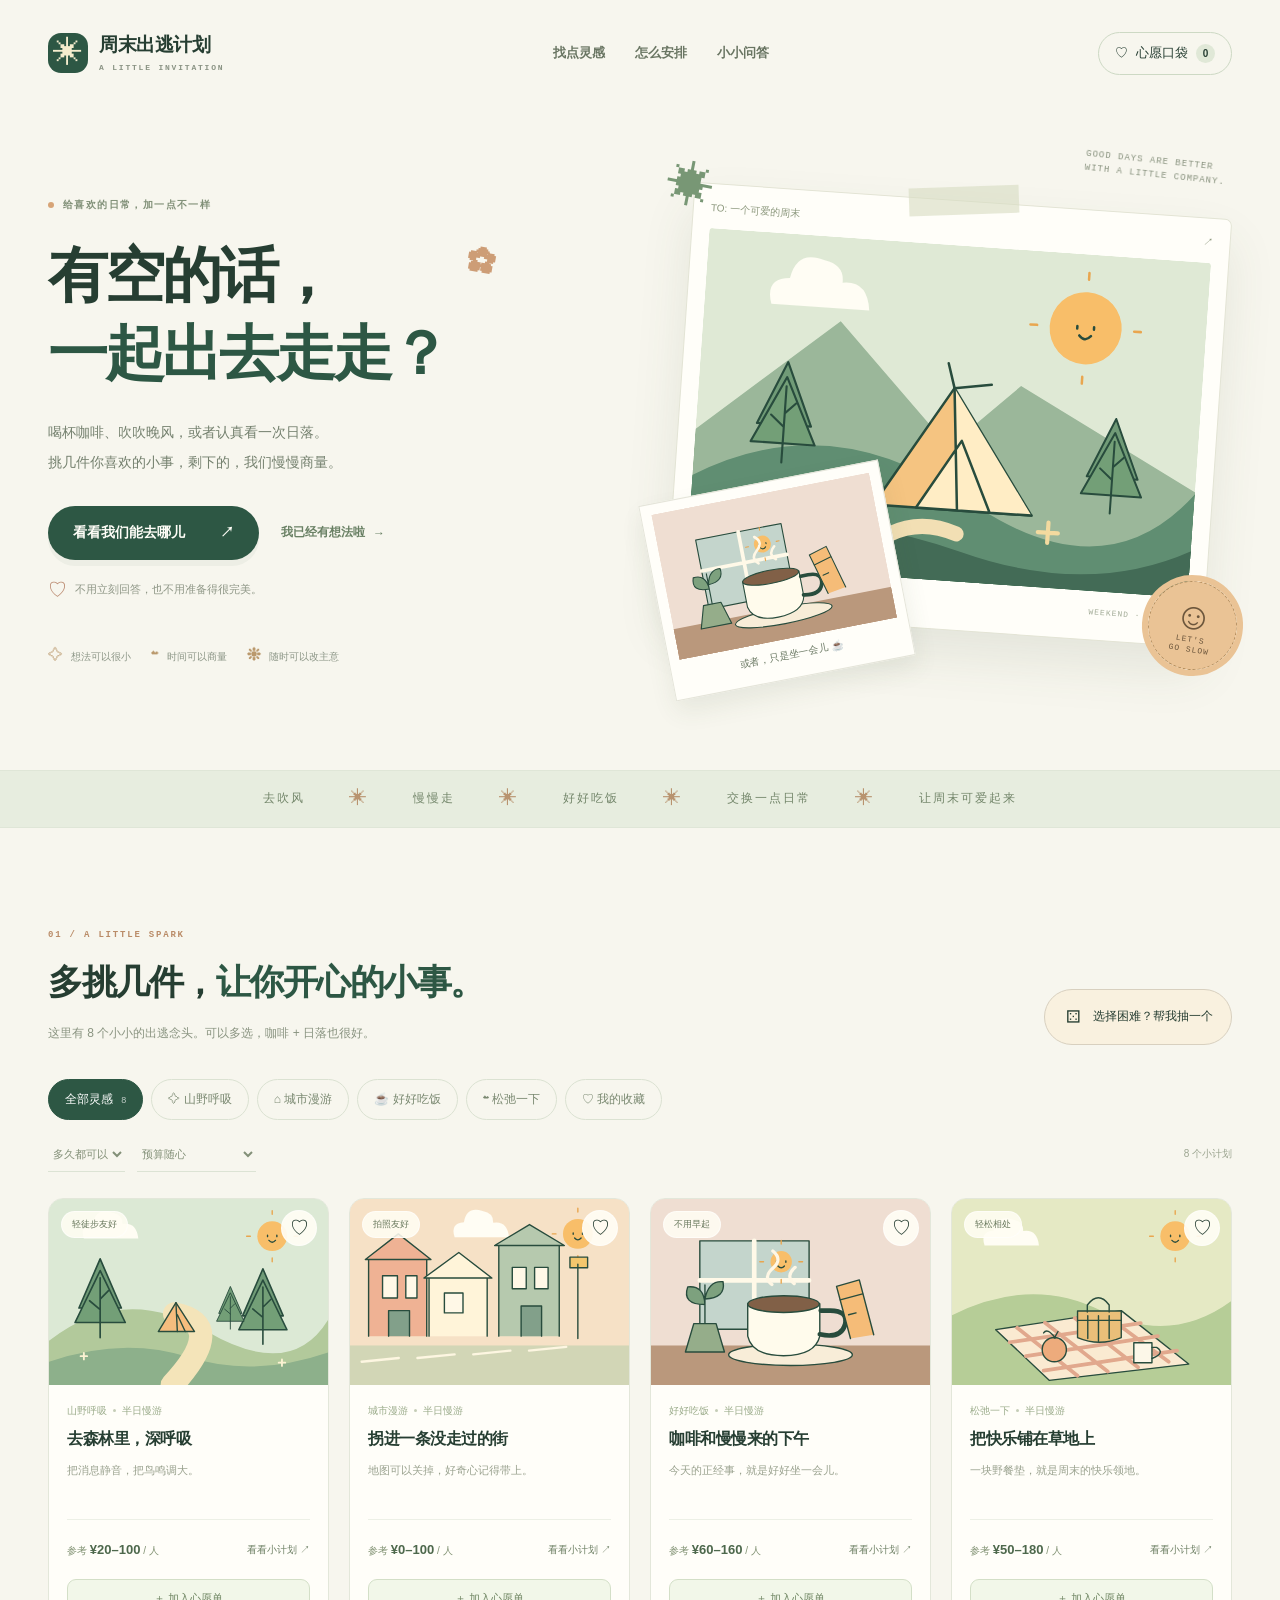
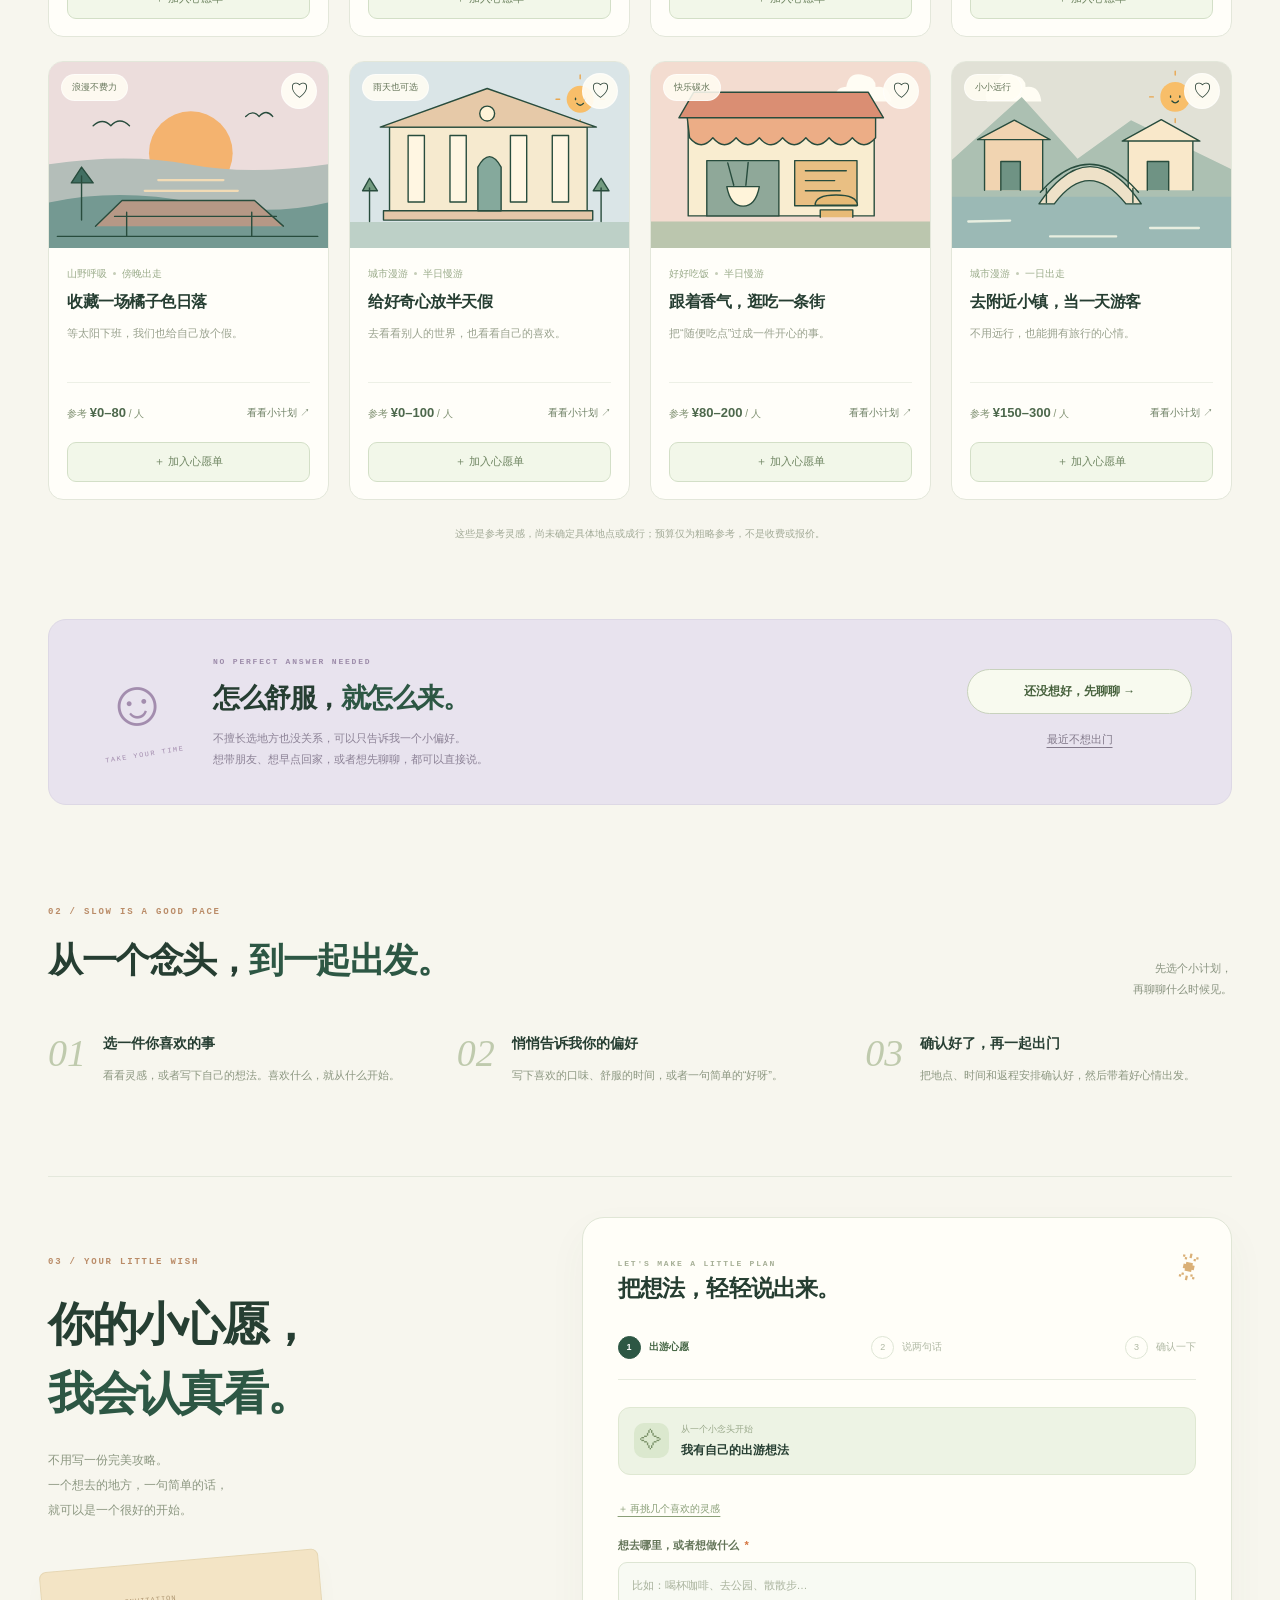
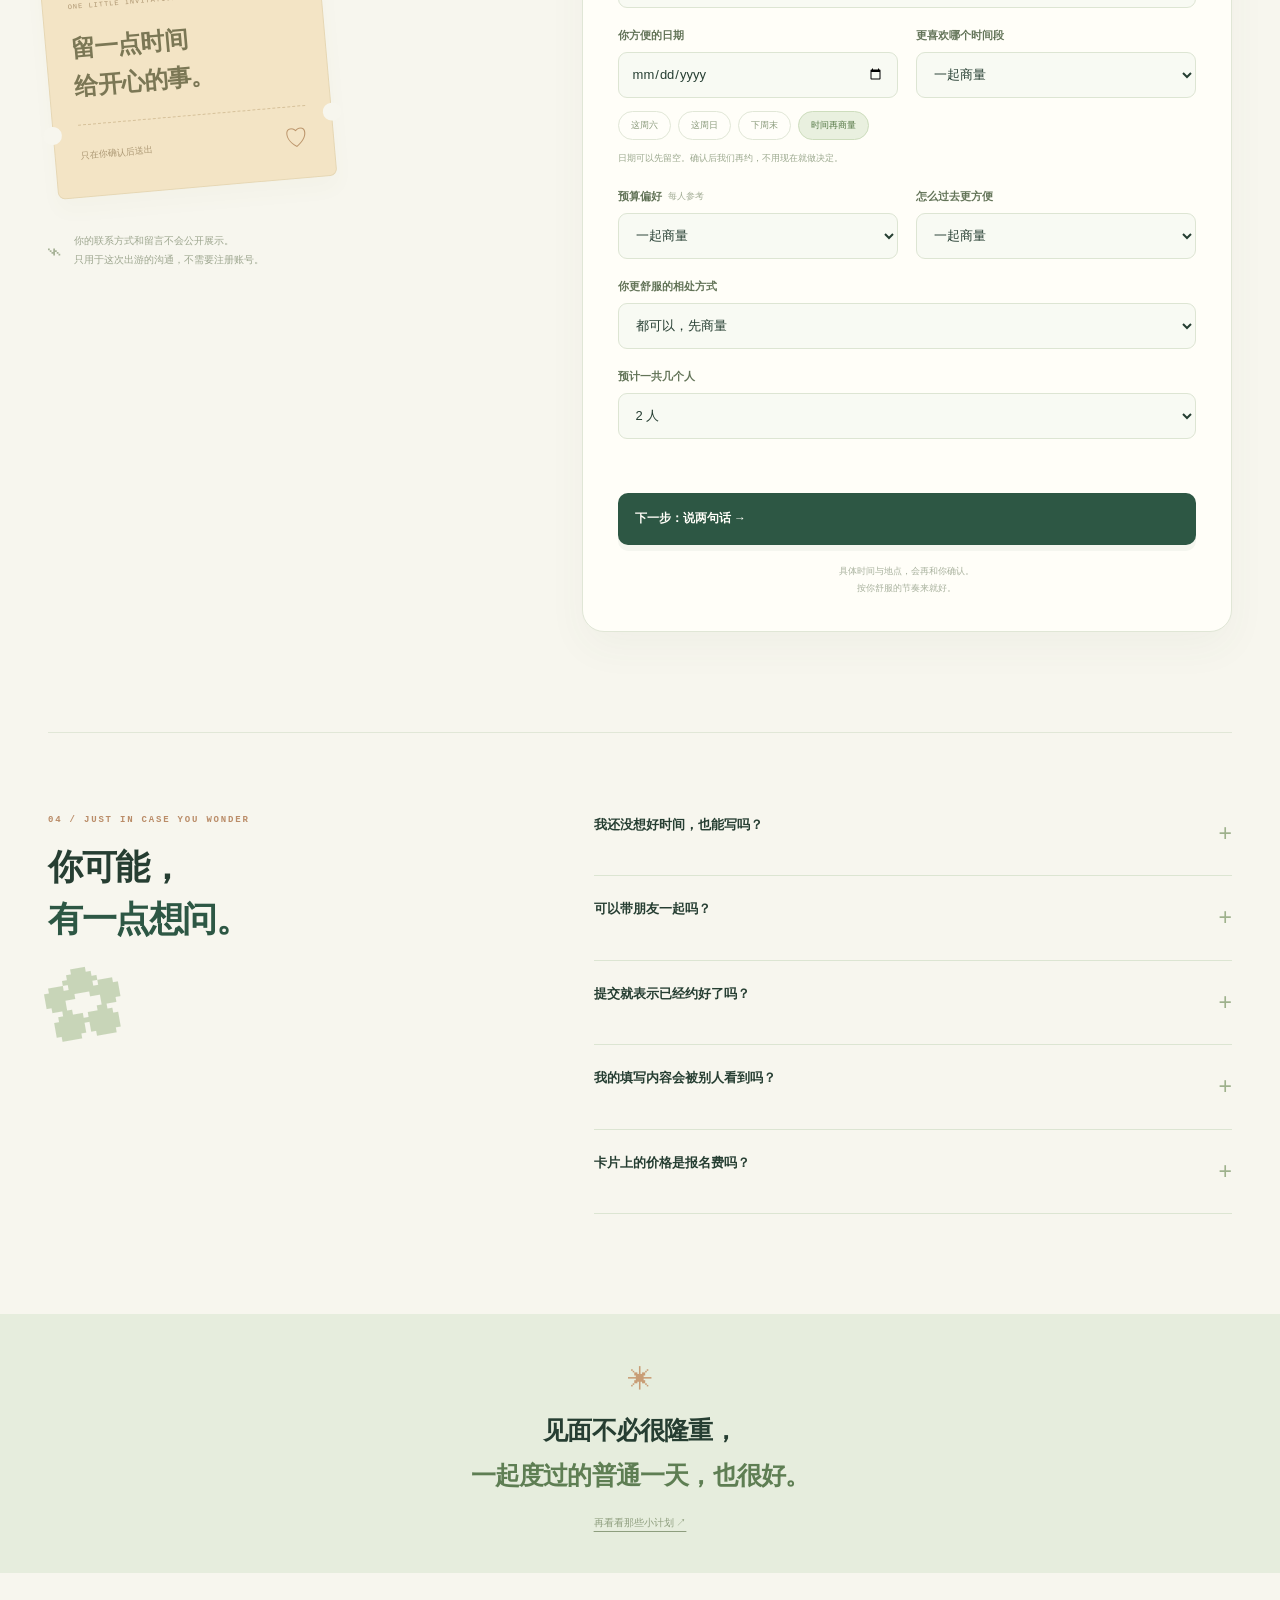
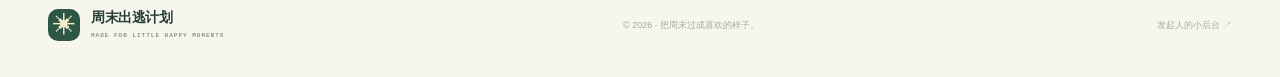
==== commit fb4e88f3: "Support multiple inspiration choices across booking, management and CSV" ====
--- a/index.html
+++ b/index.html
@@ -3,12 +3,12 @@
 <head>
   <meta charset="utf-8"><meta name="viewport" content="width=device-width, initial-scale=1">
   <meta name="theme-color" content="#f7f6ee"><meta name="referrer" content="strict-origin-when-cross-origin">
-  <meta name="description" content="一个小小的周末邀请。咖啡、散步、看日落，挑一件喜欢的小事，其他的我们慢慢商量。">
+  <meta name="description" content="一个小小的周末邀请。咖啡、散步、看日落，挑几件喜欢的小事，其他的我们慢慢商量。">
   <title>周末出逃计划 · 有空的话，一起出去走走？</title>
   <link rel="icon" href="assets/favicon.svg?v=4e922aed1897" type="image/svg+xml">
-  <link rel="stylesheet" href="assets/styles.css?v=2afb47aa183e"><link rel="stylesheet" href="assets/club.css?v=84e7819d3c2a">
+  <link rel="stylesheet" href="assets/styles.css?v=2afb47aa183e"><link rel="stylesheet" href="assets/club.css?v=eb0eff7900ea">
   <script defer src="assets/vendor/supabase-2.119.0.js?v=a867edbcfb02"></script><script defer src="config.js?v=60e2ff3f76e2"></script>
-  <script defer src="assets/catalog.js?v=cb531a552da4"></script><script defer src="assets/app.js?v=49e39c2d7688"></script>
+  <script defer src="assets/booking-request.js?v=6bfef2f6bac2"></script><script defer src="assets/plan-selection.js?v=41c3898e4fb8"></script><script defer src="assets/catalog.js?v=cb531a552da4"></script><script defer src="assets/app.js?v=2fc27d7eb4a1"></script>
 </head>
 <body class="club-page">
 <a class="skip-link" href="#inspiration">跳到出游灵感</a>
@@ -16,13 +16,13 @@
   <header class="club-header"><a href="./" class="club-brand" aria-label="周末出逃计划首页"><span class="sun-logo" aria-hidden="true">✳</span><span>周末出逃计划<small>A LITTLE INVITATION</small></span></a><nav aria-label="主要导航"><a href="#inspiration">找点灵感</a><a href="#how">怎么安排</a><a href="#faq">小小问答</a></nav><button class="saved-nav" type="button" id="show-saved" aria-label="查看收藏的灵感">♡ <span>心愿口袋</span><b id="saved-count">0</b></button></header>
   <main>
     <section class="invite-hero" aria-labelledby="hero-title">
-      <div class="invite-copy"><p id="personal-greeting" class="personal-greeting" hidden></p><p class="eyebrow"><span class="live-dot"></span> 给喜欢的日常，加一点不一样</p><h1 id="hero-title">有空的话，<br><em>一起出去走走？</em><span class="title-flower" aria-hidden="true">✿</span></h1><p class="hero-description" id="invitation-message">喝杯咖啡、吹吹晚风，或者认真看一次日落。<br class="desktop-break">挑一件你喜欢的小事，剩下的，我们慢慢商量。</p><div class="invite-actions"><a class="pill-button" href="#inspiration">看看我们能去哪儿 <span aria-hidden="true">↗</span></a><a class="text-button" href="#book">我已经有想法啦 <span aria-hidden="true">→</span></a></div><button type="button" id="personal-suggestion" class="personal-suggestion" hidden></button><div class="gentle-note"><span aria-hidden="true">♡</span> 不用立刻回答，也不用准备得很完美。</div><div class="hero-micro"><span><i aria-hidden="true">✧</i> 想法可以很小</span><span><i aria-hidden="true">☁</i> 时间可以商量</span><span><i aria-hidden="true">❋</i> 随时可以改主意</span></div></div>
+      <div class="invite-copy"><p id="personal-greeting" class="personal-greeting" hidden></p><p class="eyebrow"><span class="live-dot"></span> 给喜欢的日常，加一点不一样</p><h1 id="hero-title">有空的话，<br><em>一起出去走走？</em><span class="title-flower" aria-hidden="true">✿</span></h1><p class="hero-description" id="invitation-message">喝杯咖啡、吹吹晚风，或者认真看一次日落。<br class="desktop-break">挑几件你喜欢的小事，剩下的，我们慢慢商量。</p><div class="invite-actions"><a class="pill-button" href="#inspiration">看看我们能去哪儿 <span aria-hidden="true">↗</span></a><a class="text-button" href="#book">我已经有想法啦 <span aria-hidden="true">→</span></a></div><button type="button" id="personal-suggestion" class="personal-suggestion" hidden></button><div class="gentle-note"><span aria-hidden="true">♡</span> 不用立刻回答，也不用准备得很完美。</div><div class="hero-micro"><span><i aria-hidden="true">✧</i> 想法可以很小</span><span><i aria-hidden="true">☁</i> 时间可以商量</span><span><i aria-hidden="true">❋</i> 随时可以改主意</span></div></div>
       <div class="postcard-scene"><span class="floating-label label-top">GOOD DAYS ARE BETTER<br>WITH A LITTLE COMPANY.</span><div class="hero-postcard"><div class="postcard-top"><span>TO: 一个可爱的周末</span><span aria-hidden="true">↗</span></div><img src="assets/illustrations/weekend.svg?v=787032b8e5f0" alt="微笑的太阳照着森林和帐篷，一张等待出发的周末明信片" width="600" height="400" fetchpriority="high"><div class="postcard-bottom"><span>不赶路，只感受路。</span><small>WEEKEND · NO. 001</small></div></div><div class="mini-postcard"><img src="assets/illustrations/cafe.svg?v=3e6ce85de43a" alt="" width="600" height="400"><span>或者，只是坐一会儿 ☕</span></div><span class="sun-sticker" aria-hidden="true"><b>☺</b><small>LET'S<br>GO SLOW</small></span><span class="floating-doodle" aria-hidden="true">✴</span></div>
     </section>
     <div class="mood-ribbon" aria-label="小小的出游期待"><span>去吹风</span><i>✳</i><span>慢慢走</span><i>✳</i><span>好好吃饭</span><i>✳</i><span>交换一点日常</span><i>✳</i><span>让周末可爱起来</span></div>
-    <section class="inspiration-section section-wrap" id="inspiration" aria-labelledby="inspiration-title"><div class="section-heading"><div><p class="section-kicker">01 / A LITTLE SPARK</p><h2 id="inspiration-title">先挑一件，<em>让你开心的小事。</em></h2><p>这里有 8 个小小的出逃念头。点开看看，喜欢就先放进口袋。</p></div><button type="button" class="surprise-button" id="surprise-me"><span aria-hidden="true">⚄</span> 选择困难？帮我抽一个</button></div>
+    <section class="inspiration-section section-wrap" id="inspiration" aria-labelledby="inspiration-title"><div class="section-heading"><div><p class="section-kicker">01 / A LITTLE SPARK</p><h2 id="inspiration-title">多挑几件，<em>让你开心的小事。</em></h2><p>这里有 8 个小小的出逃念头。可以多选，咖啡 + 日落也很好。</p></div><button type="button" class="surprise-button" id="surprise-me"><span aria-hidden="true">⚄</span> 选择困难？帮我抽一个</button></div>
       <div class="inspiration-controls"><div class="filter-chips" role="group" aria-label="筛选出游灵感"><button type="button" data-category="all" class="active" aria-pressed="true">全部灵感 <span>8</span></button><button type="button" data-category="nature" aria-pressed="false">✧ 山野呼吸</button><button type="button" data-category="city" aria-pressed="false">⌂ 城市漫游</button><button type="button" data-category="food" aria-pressed="false">☕ 好好吃饭</button><button type="button" data-category="slow" aria-pressed="false">☁ 松弛一下</button><button type="button" data-category="saved" aria-pressed="false">♡ 我的收藏</button></div><div class="secondary-filters"><label><span class="sr-only">出游时长</span><select id="duration-filter"><option value="any">多久都可以</option><option value="half">留出半天</option><option value="day">一整天出走</option></select></label><label><span class="sr-only">灵感预算</span><select id="budget-filter"><option value="any">预算随心</option><option value="under100">轻预算 · 100 元内</option><option value="100to200">小小犒赏 · 100–200</option><option value="over200">小小远行 · 200 以上</option></select></label><span id="plan-count" role="status" aria-live="polite">8 个小计划</span></div></div>
-      <div id="plan-grid" class="plan-grid"></div><div id="plan-empty" class="plan-empty" hidden><span aria-hidden="true">☁</span><h3>口袋还空着，也没关系。</h3><p>试试其他条件，或者收藏一个刚好喜欢的小计划。</p><button type="button" class="soft-button" id="reset-filters">看看全部灵感</button></div><p class="catalog-note">这些是参考灵感，尚未确定具体地点或成行；预算仅为粗略参考，不是收费或报价。</p>
+      <div class="selection-tray" id="selection-tray" hidden><div class="selection-tray-heading"><strong>已选 <span id="selected-count">0</span> 个灵感</strong><span>可以组合安排，也可以到时再挑</span></div><div id="selected-tray-items" class="selection-tags" aria-label="已选灵感"></div><div class="selection-tray-actions"><a href="#book">选好了，去填写 ↗</a><button type="button" id="clear-tray">清空选择</button></div></div><div id="plan-grid" class="plan-grid"></div><div id="plan-empty" class="plan-empty" hidden><span aria-hidden="true">☁</span><h3>口袋还空着，也没关系。</h3><p>试试其他条件，或者收藏一个刚好喜欢的小计划。</p><button type="button" class="soft-button" id="reset-filters">看看全部灵感</button></div><p class="catalog-note">这些是参考灵感，尚未确定具体地点或成行；预算仅为粗略参考，不是收费或报价。</p>
     </section>
     <section class="comfort-section section-wrap" aria-labelledby="comfort-title"><div class="comfort-doodle" aria-hidden="true">☺<span>TAKE YOUR TIME</span></div><div><p class="section-kicker">NO PERFECT ANSWER NEEDED</p><h2 id="comfort-title">怎么舒服，<em>就怎么来。</em></h2><p>不擅长选地方也没关系，可以只告诉我一个小偏好。<br>想带朋友、想早点回家，或者想先聊聊，都可以直接说。</p></div><div class="comfort-options"><button type="button" class="soft-button" id="talk-first">还没想好，先聊聊 →</button><button type="button" class="decline-button" id="not-now">最近不想出门</button><p id="no-pressure-feedback" role="status" hidden>没关系，那就先把周末留给自己。想出门的时候，再来看看就好 ☀</p></div></section>
     <section class="how-section section-wrap" id="how" aria-labelledby="how-title"><div class="section-heading"><div><p class="section-kicker">02 / SLOW IS A GOOD PACE</p><h2 id="how-title">从一个念头，<em>到一起出发。</em></h2></div><p class="how-note">先选个小计划，<br>再聊聊什么时候见。</p></div><ol class="how-grid"><li><span>01</span><div><h3>选一件你喜欢的事</h3><p>看看灵感，或者写下自己的想法。喜欢什么，就从什么开始。</p></div></li><li><span>02</span><div><h3>悄悄告诉我你的偏好</h3><p>写下喜欢的口味、舒服的时间，或者一句简单的“好呀”。</p></div></li><li><span>03</span><div><h3>确认好了，再一起出门</h3><p>把地点、时间和返程安排确认好，然后带着好心情出发。</p></div></li></ol></section>
@@ -30,7 +30,7 @@
       <div class="booking-wizard"><div class="wizard-header"><span class="section-kicker">LET'S MAKE A LITTLE PLAN</span><span class="tiny-sun" aria-hidden="true">☀</span><h3>把想法，轻轻说出来。</h3><ol class="wizard-steps" aria-label="填写进度"><li aria-current="step"><span>1</span>出游心愿</li><li><span>2</span>说两句话</li><li><span>3</span>确认一下</li></ol></div><div id="config-alert" class="notice notice-error" hidden role="status">暂时连接不上预约服务，稍后再来试试吧。</div>
       <noscript><p class="notice notice-error">请开启 JavaScript 后查看灵感和提交预约。</p></noscript>
       <form id="booking-form" novalidate>
-        <fieldset class="wizard-panel" data-step="0"><legend class="sr-only">你的出游心愿</legend><div class="chosen-plan" id="chosen-plan"><span class="chosen-icon" aria-hidden="true">✧</span><div><small>从一个小念头开始</small><strong id="chosen-title">我有自己的出游想法</strong></div><button type="button" id="clear-plan" hidden>取消选择</button></div><label class="field"><span>想去哪里，或者想做什么 <b>*</b></span><input required name="destination" type="text" maxlength="100" placeholder="比如：喝杯咖啡、去公园、散散步…" list="destination-ideas"><datalist id="destination-ideas"><option value="喝杯咖啡，找个舒服的地方聊天"></option><option value="在河边散步，看看日落"></option><option value="一起逛展，交换一点新发现"></option><option value="还没想好，想先聊聊"></option></datalist></label><div class="field-grid"><label class="field"><span>你方便的日期</span><input name="outing_date" type="date" aria-describedby="date-help"></label><label class="field"><span>更喜欢哪个时间段</span><select name="time_slot"><option value="discuss">一起商量</option><option value="morning">上午 · 08:00–12:00</option><option value="afternoon">下午 · 12:00–18:00</option><option value="evening">晚上 · 18:00–22:00</option><option value="all_day">全天都可以</option></select></label></div><div class="date-shortcuts" role="group" aria-label="快捷选择日期"><button type="button" data-date="saturday">这周六</button><button type="button" data-date="sunday">这周日</button><button type="button" data-date="next">下周末</button><button type="button" data-date="discuss" class="active">时间再商量</button></div><p class="field-help" id="date-help">日期可以先留空。确认后我们再约，不用现在就做决定。</p><div class="field-grid"><label class="field"><span>预算偏好 <small>每人参考</small></span><select name="budget_preference"><option value="undecided">一起商量</option><option value="under100">100 元以内</option><option value="100to200">100–200 元</option><option value="over200">200 元以上</option></select></label><label class="field"><span>怎么过去更方便</span><select name="transport"><option value="discuss">一起商量</option><option value="transit">公共交通</option><option value="self">自行到达</option><option value="carpool">希望协商拼车</option></select></label></div><label class="field"><span>你更舒服的相处方式</span><select name="company_preference"><option value="discuss">都可以，先商量</option><option value="together">我们两个人</option><option value="friends">想带朋友一起</option></select></label><label class="field" id="guest-field"><span>预计一共几个人</span><select name="guest_count"><option value="1">1 人 · 先说说我自己的想法</option><option value="2" selected>2 人</option><option value="3">3 人</option><option value="4">4 人</option><option value="5">5 人</option><option value="6">6 人</option><option value="7">7 人</option><option value="8">8 人</option></select></label></fieldset>
+        <fieldset class="wizard-panel" data-step="0"><legend class="sr-only">你的出游心愿</legend><div class="chosen-plan" id="chosen-plan"><span class="chosen-icon" aria-hidden="true">✧</span><div><small>从一个小念头开始</small><strong id="chosen-title">我有自己的出游想法</strong></div><button type="button" id="clear-plan" hidden>全部清空</button></div><div id="chosen-plan-items" class="selection-tags chosen-tags" aria-label="心愿单中的灵感" hidden></div><a class="browse-more-plans" href="#inspiration">＋ 再挑几个喜欢的灵感</a><label class="field"><span>想去哪里，或者想做什么 <b>*</b></span><input required name="destination" type="text" maxlength="100" placeholder="比如：喝杯咖啡、去公园、散散步…" list="destination-ideas"><datalist id="destination-ideas"><option value="喝杯咖啡，找个舒服的地方聊天"></option><option value="在河边散步，看看日落"></option><option value="一起逛展，交换一点新发现"></option><option value="还没想好，想先聊聊"></option></datalist></label><div class="field-grid"><label class="field"><span>你方便的日期</span><input name="outing_date" type="date" aria-describedby="date-help"></label><label class="field"><span>更喜欢哪个时间段</span><select name="time_slot"><option value="discuss">一起商量</option><option value="morning">上午 · 08:00–12:00</option><option value="afternoon">下午 · 12:00–18:00</option><option value="evening">晚上 · 18:00–22:00</option><option value="all_day">全天都可以</option></select></label></div><div class="date-shortcuts" role="group" aria-label="快捷选择日期"><button type="button" data-date="saturday">这周六</button><button type="button" data-date="sunday">这周日</button><button type="button" data-date="next">下周末</button><button type="button" data-date="discuss" class="active">时间再商量</button></div><p class="field-help" id="date-help">日期可以先留空。确认后我们再约，不用现在就做决定。</p><div class="field-grid"><label class="field"><span>预算偏好 <small>每人参考</small></span><select name="budget_preference"><option value="undecided">一起商量</option><option value="under100">100 元以内</option><option value="100to200">100–200 元</option><option value="over200">200 元以上</option></select></label><label class="field"><span>怎么过去更方便</span><select name="transport"><option value="discuss">一起商量</option><option value="transit">公共交通</option><option value="self">自行到达</option><option value="carpool">希望协商拼车</option></select></label></div><label class="field"><span>你更舒服的相处方式</span><select name="company_preference"><option value="discuss">都可以，先商量</option><option value="together">我们两个人</option><option value="friends">想带朋友一起</option></select></label><label class="field" id="guest-field"><span>预计一共几个人</span><select name="guest_count"><option value="1">1 人 · 先说说我自己的想法</option><option value="2" selected>2 人</option><option value="3">3 人</option><option value="4">4 人</option><option value="5">5 人</option><option value="6">6 人</option><option value="7">7 人</option><option value="8">8 人</option></select></label></fieldset>
         <fieldset class="wizard-panel" data-step="1" hidden><legend class="sr-only">留下称呼和想说的话</legend><div class="field-grid"><label class="field"><span>怎么称呼你 <b>*</b></span><input name="nickname" required maxlength="32" type="text" autocomplete="nickname" placeholder="你的名字 / 小昵称"></label><label class="field"><span>方便怎么联系 <b>*</b></span><select name="contact_method" required><option value="wechat">微信</option><option value="phone">手机号</option><option value="other">其他方式</option></select></label></div><label class="field"><span>联系账号或号码 <b>*</b></span><input name="contact" required maxlength="100" type="text" autocomplete="off" placeholder="如果已经加过微信，填能认出你的昵称也可以"><small class="field-help">只用于联系和确认安排，不会展示给其他访客。</small></label><fieldset class="field option-field"><legend>喜欢怎样的小节奏？</legend><div class="radio-chips"><label><input type="radio" name="mood" value="随性漫游" checked><span>慢慢逛逛</span></label><label><input type="radio" name="mood" value="户外探索"><span>亲近自然</span></label><label><input type="radio" name="mood" value="美食探店"><span>好好吃饭</span></label><label><input type="radio" name="mood" value="都可以"><span>都可以呀</span></label></div></fieldset><label class="field"><span>想和我说两句 <small>选填</small><small id="message-count">0 / 500</small></span><textarea name="message" rows="4" maxlength="500" placeholder="比如：想早点回家、不太能吃辣、有点慢热…也可以只说一句“好呀”。"></textarea></label><fieldset class="field option-field"><legend>现在的小想法</legend><div class="response-options"><label><input type="radio" name="invitation_response" value="interested" required><span><b>愿意一起出门</b><small>具体安排再确认</small></span></label><label><input type="radio" name="invitation_response" value="discuss" required><span><b>先聊聊，再决定</b><small>暂时不确定也可以</small></span></label></div></fieldset><div class="hidden-honeypot" aria-hidden="true"><label>请留空<input type="text" name="website" tabindex="-1" autocomplete="off"></label></div><label class="consent"><input type="checkbox" name="consent" required><span>我同意将填写的信息用于本次出游沟通，知道这些信息不会公开；提交之后也可以再调整想法。<b>*</b></span></label></fieldset>
         <fieldset class="wizard-panel" data-step="2" hidden><legend class="sr-only">确认你想送出的内容</legend><div class="review-intro"><span aria-hidden="true">♡</span><h4>这样安排，你觉得舒服吗？</h4><p>这里只是一个小小的意向，时间和地点会再与你确认。</p></div><dl id="review-summary" class="review-summary"></dl><div class="review-edit"><button type="button" data-edit-step="0">改改出游想法</button><button type="button" data-edit-step="1">改改联系方式</button></div><div class="review-note">点击下面的发送按钮，才会把这些内容交给发起人。浏览和收藏不会发出邀约回复。</div></fieldset>
         <p id="form-feedback" class="form-feedback" role="status" aria-live="polite"></p><div class="wizard-actions"><button type="button" class="back-button" id="previous-step" hidden>← 上一步</button><button type="submit" id="submit-btn" class="pill-button" disabled>下一步：说两句话 <span aria-hidden="true">→</span></button></div><p class="form-footnote">具体时间与地点，会再和你确认。<br>按你舒服的节奏来就好。</p>
--- a/assets/club.css
+++ b/assets/club.css
@@ -19,3 +19,7 @@
 .plan-body>p{font-size:11px}.heart-button{width:36px;height:36px}.plan-detail-link{padding-block:10px}.plan-meta{font-size:10px}@media(max-width:760px){.plan-body>p{font-size:10px;min-height:38px}.plan-meta{font-size:8px}.heart-button{width:32px;height:32px}.plan-body h3{font-size:14px}.plan-detail-link{font-size:10px}.plan-cost{font-size:8px}}@media(max-width:370px){.plan-body>p{font-size:11px;min-height:0}.plan-meta{font-size:9px}.heart-button{width:36px;height:36px}.plan-detail-link{font-size:11px}}
 
 .hero-description{overflow-wrap:anywhere}
+
+/* Multi-select inspiration tray and independent removal controls. */
+.plan-card.is-selected{border-color:#91aa7c;box-shadow:0 0 0 1px #91aa7c44}.plan-select-toggle{width:100%;border:1px solid #d3dfc7;background:#f2f7e9;border-radius:9px;padding:11px 9px;margin-top:12px;color:#718764!important;font-size:11px;min-height:40px}.plan-select-toggle[aria-pressed=true]{background:#476d45;border-color:#476d45;color:#fff!important}.selection-tray{padding:20px 22px;border:1px solid #cdddbf;background:#edf3e4;border-radius:14px;margin-bottom:24px}.selection-tray-heading{display:flex;gap:15px;align-items:center;flex-wrap:wrap}.selection-tray-heading>strong{font-size:13px;font-weight:650}.selection-tray-heading>span{font-size:10px;color:#8a9b7d}.selection-tags{display:flex;flex-wrap:wrap;gap:8px;margin:15px 0}.selection-tag{display:inline-flex;align-items:center;gap:8px;background:#fffdf7;border:1px solid #dce5d2;padding:6px 6px 6px 12px;border-radius:23px;min-width:0;max-width:100%;color:#708564;font-size:11px}.selection-tag>span{overflow-wrap:anywhere;line-height:1.8}.selection-tag>button{display:grid;place-items:center;border:0;background:#edf3e5;border-radius:50%;width:28px;height:28px;min-width:28px;padding:0;color:#8a9e77!important;font-size:18px;line-height:1;cursor:pointer}.selection-tray-actions{display:flex;align-items:center;gap:20px;margin-top:12px;font-size:11px}.selection-tray-actions>a{color:#5e7d4f;font-weight:600}.selection-tray-actions>button{background:none;border:0;text-decoration:underline;color:#98a88b!important;font-size:10px;padding:8px}.chosen-tags{margin:-10px 0 18px}.browse-more-plans{display:inline-block;color:#8a9f78;margin:-3px 0 22px;font-size:10px;text-decoration:underline;text-underline-offset:4px}.detail-footer{flex-wrap:wrap;gap:12px}.detail-footer>p{min-width:190px}.detail-footer>.text-button{padding:10px;font-size:11px;white-space:nowrap}.review-summary dd{overflow-wrap:anywhere}
+@media(max-width:760px){.selection-tray{padding:16px 15px;margin-bottom:20px}.selection-tray-heading{gap:8px}.selection-tray-heading>strong{font-size:12px}.selection-tray-heading>span{font-size:9px}.selection-tag{font-size:10px;gap:6px;padding-left:10px}.selection-tag>button{width:28px;height:28px;font-size:17px}.selection-tags{gap:7px;margin-block:12px}.selection-tray-actions{font-size:10px;gap:15px}.selection-tray-actions>button{font-size:9px}.plan-select-toggle{font-size:10px;margin-top:9px;min-height:40px;padding:10px 5px}.chosen-tags{margin-top:-8px}.detail-footer>p{min-width:0}.detail-footer>.text-button{width:100%;font-size:11px}}
